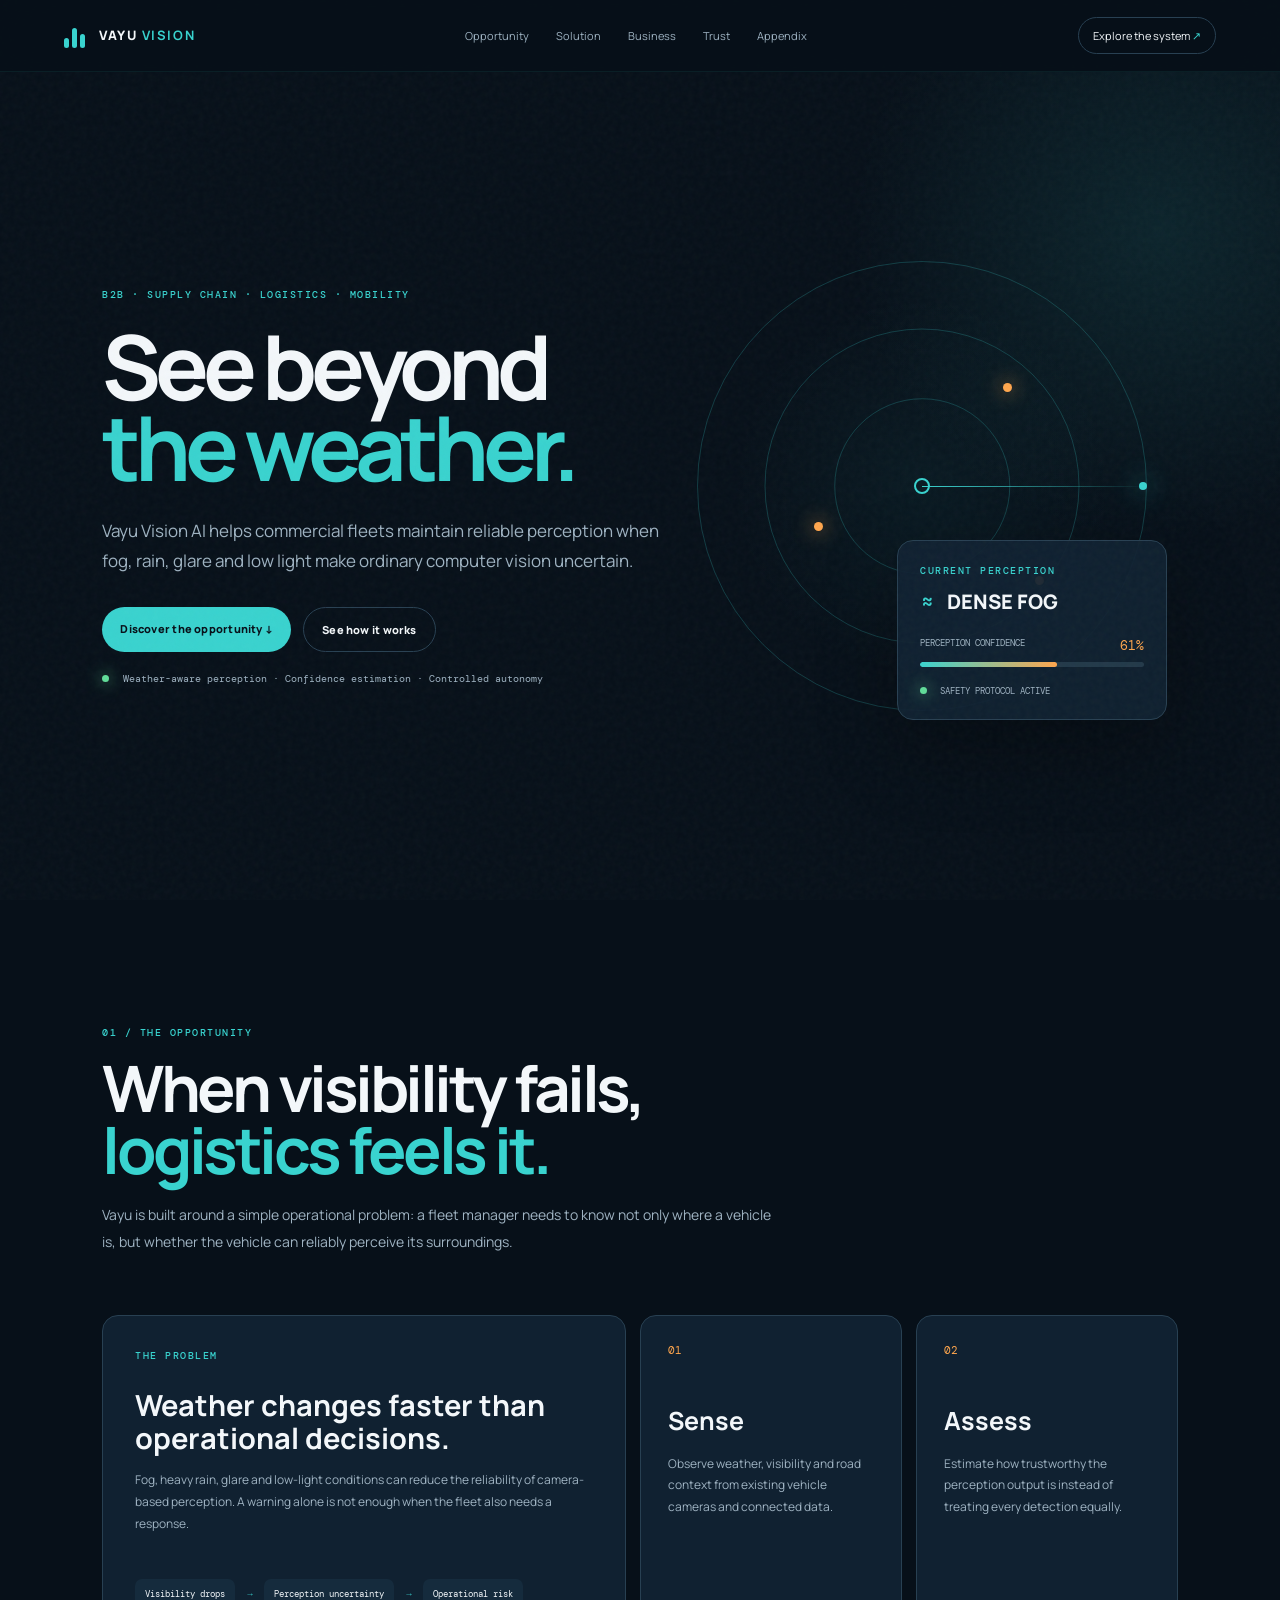
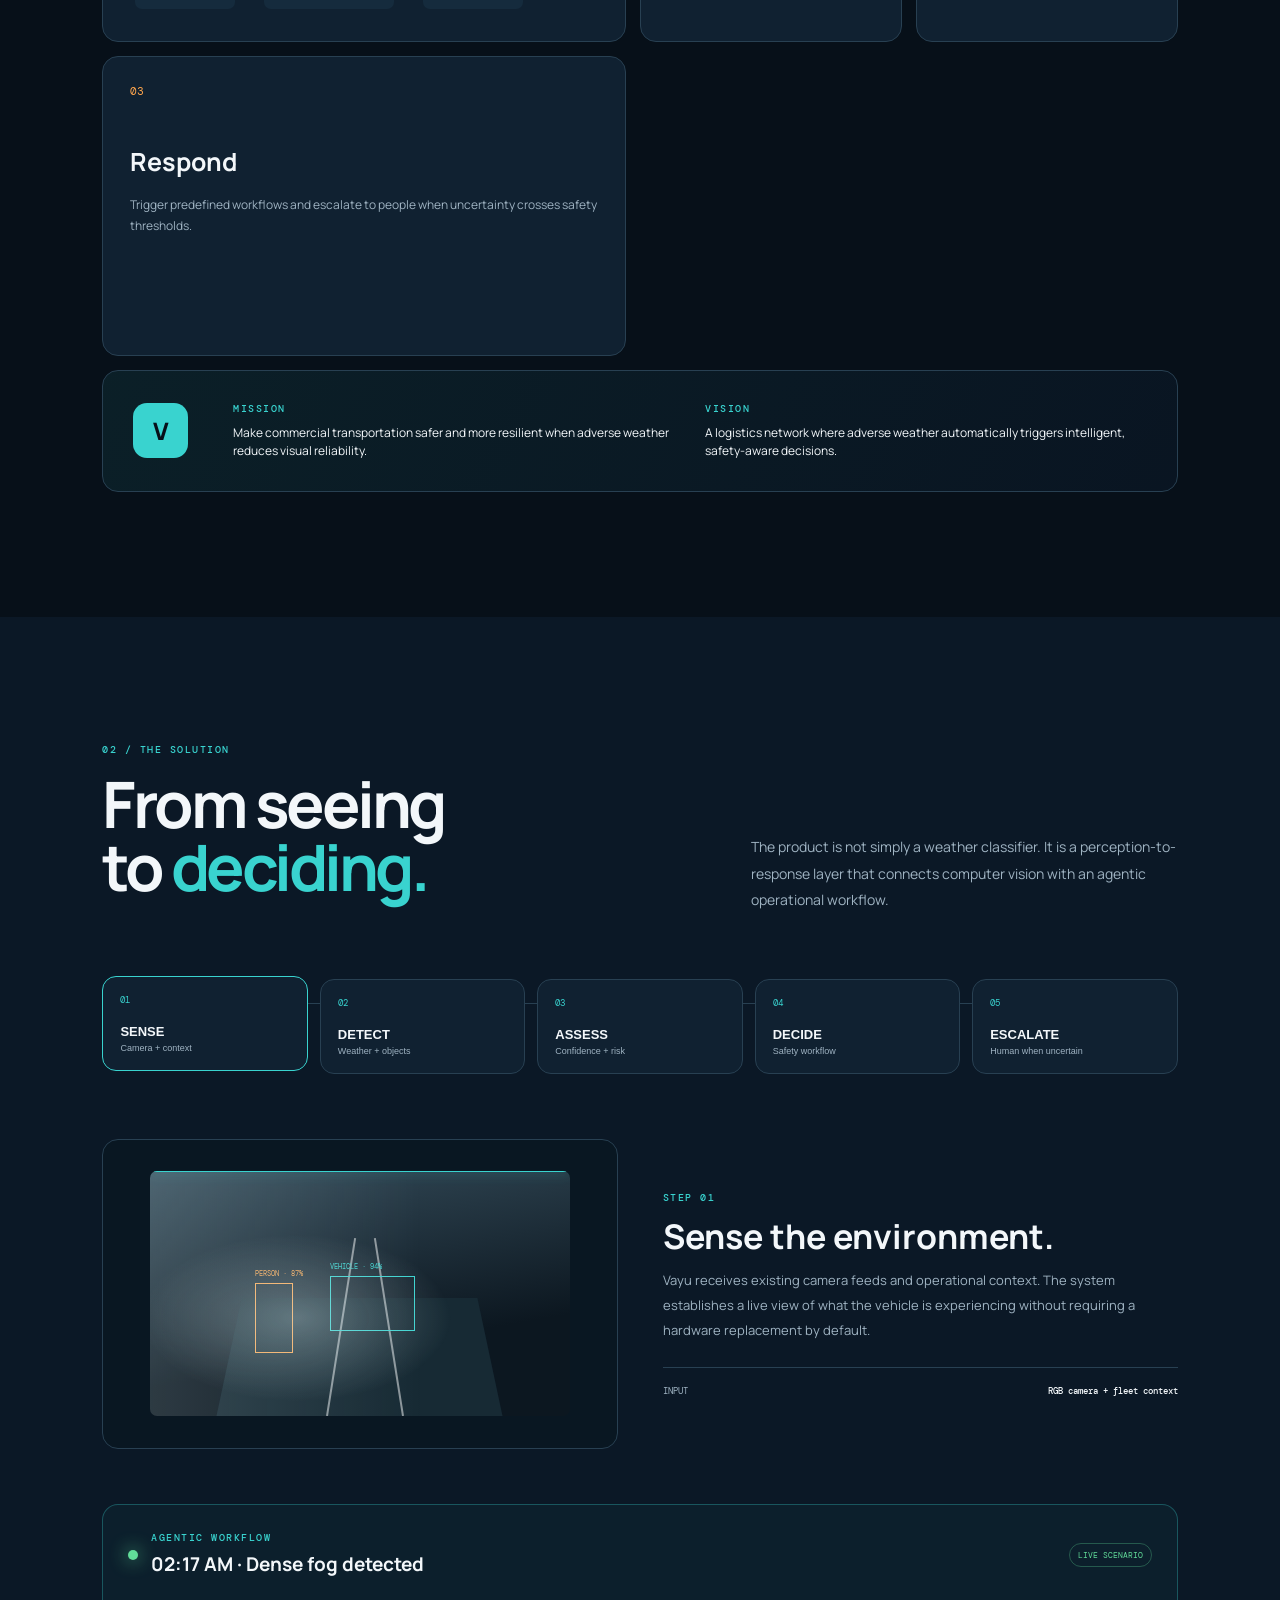
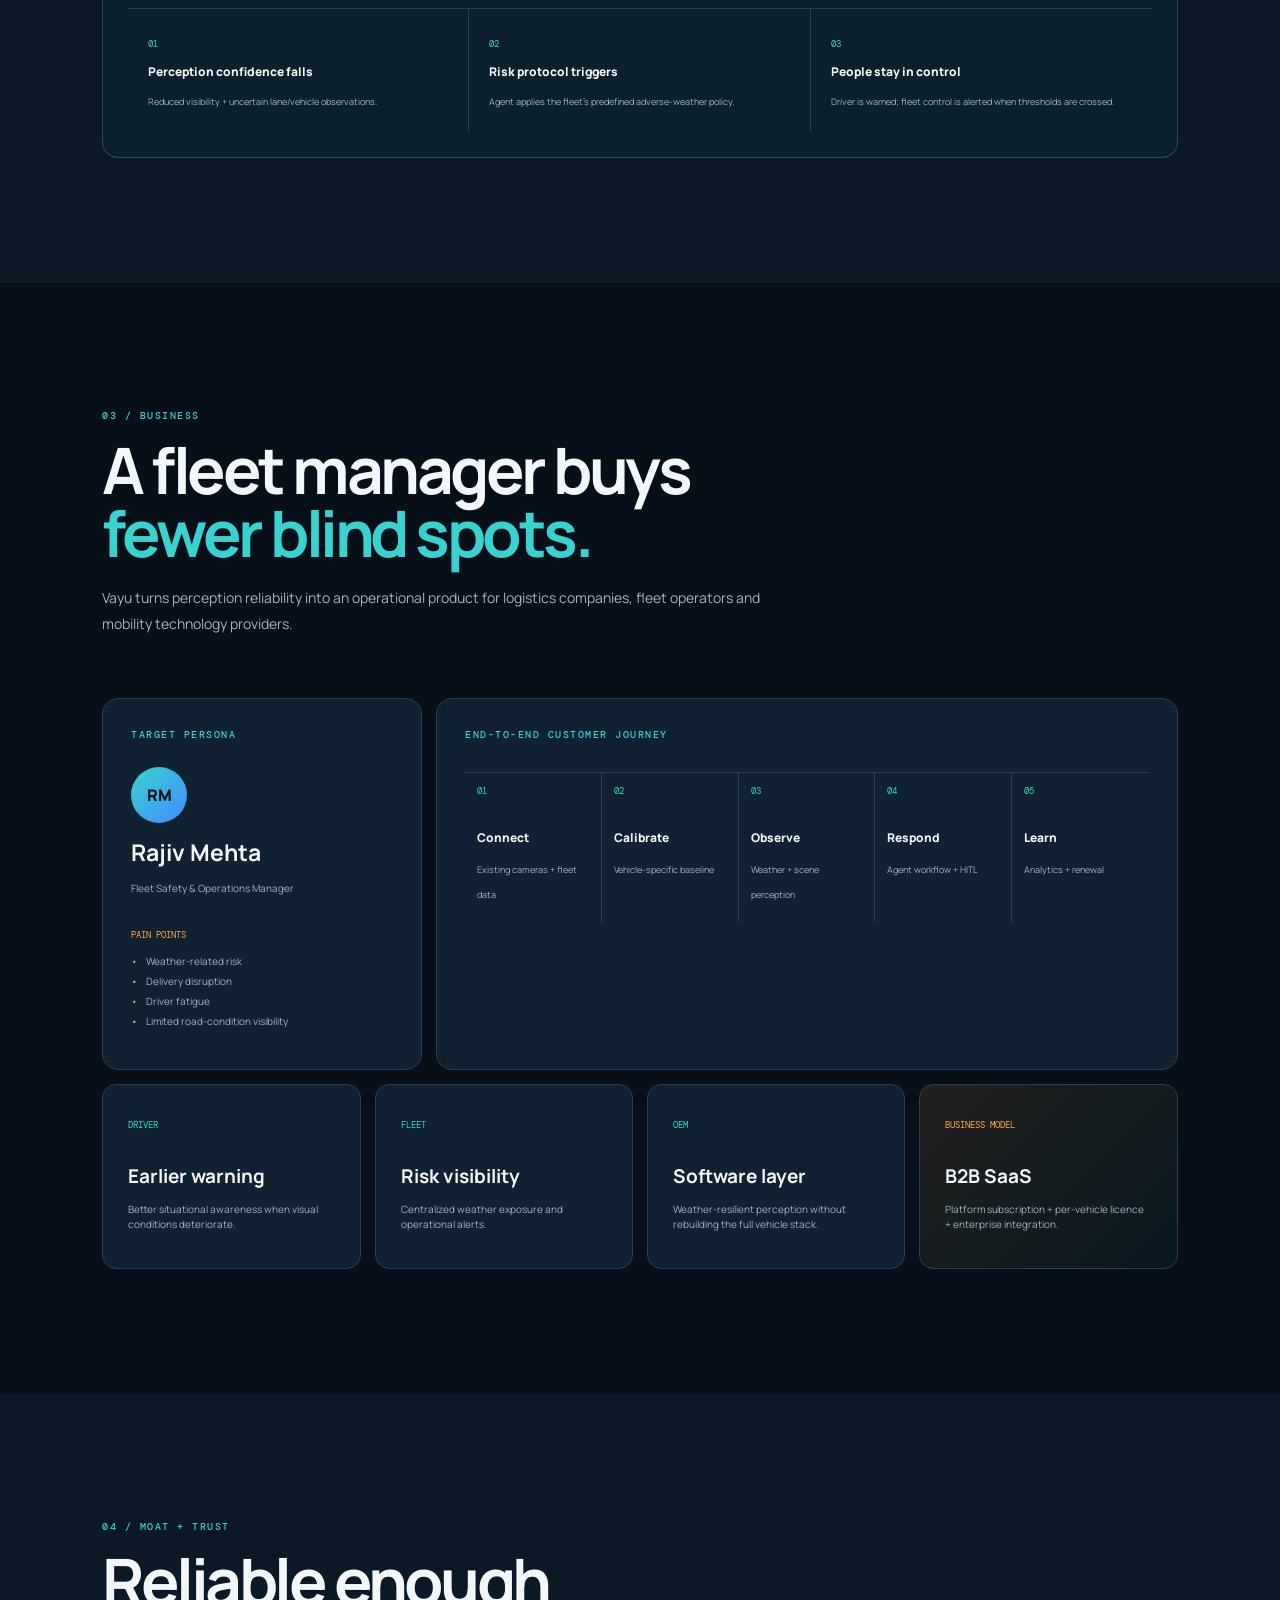
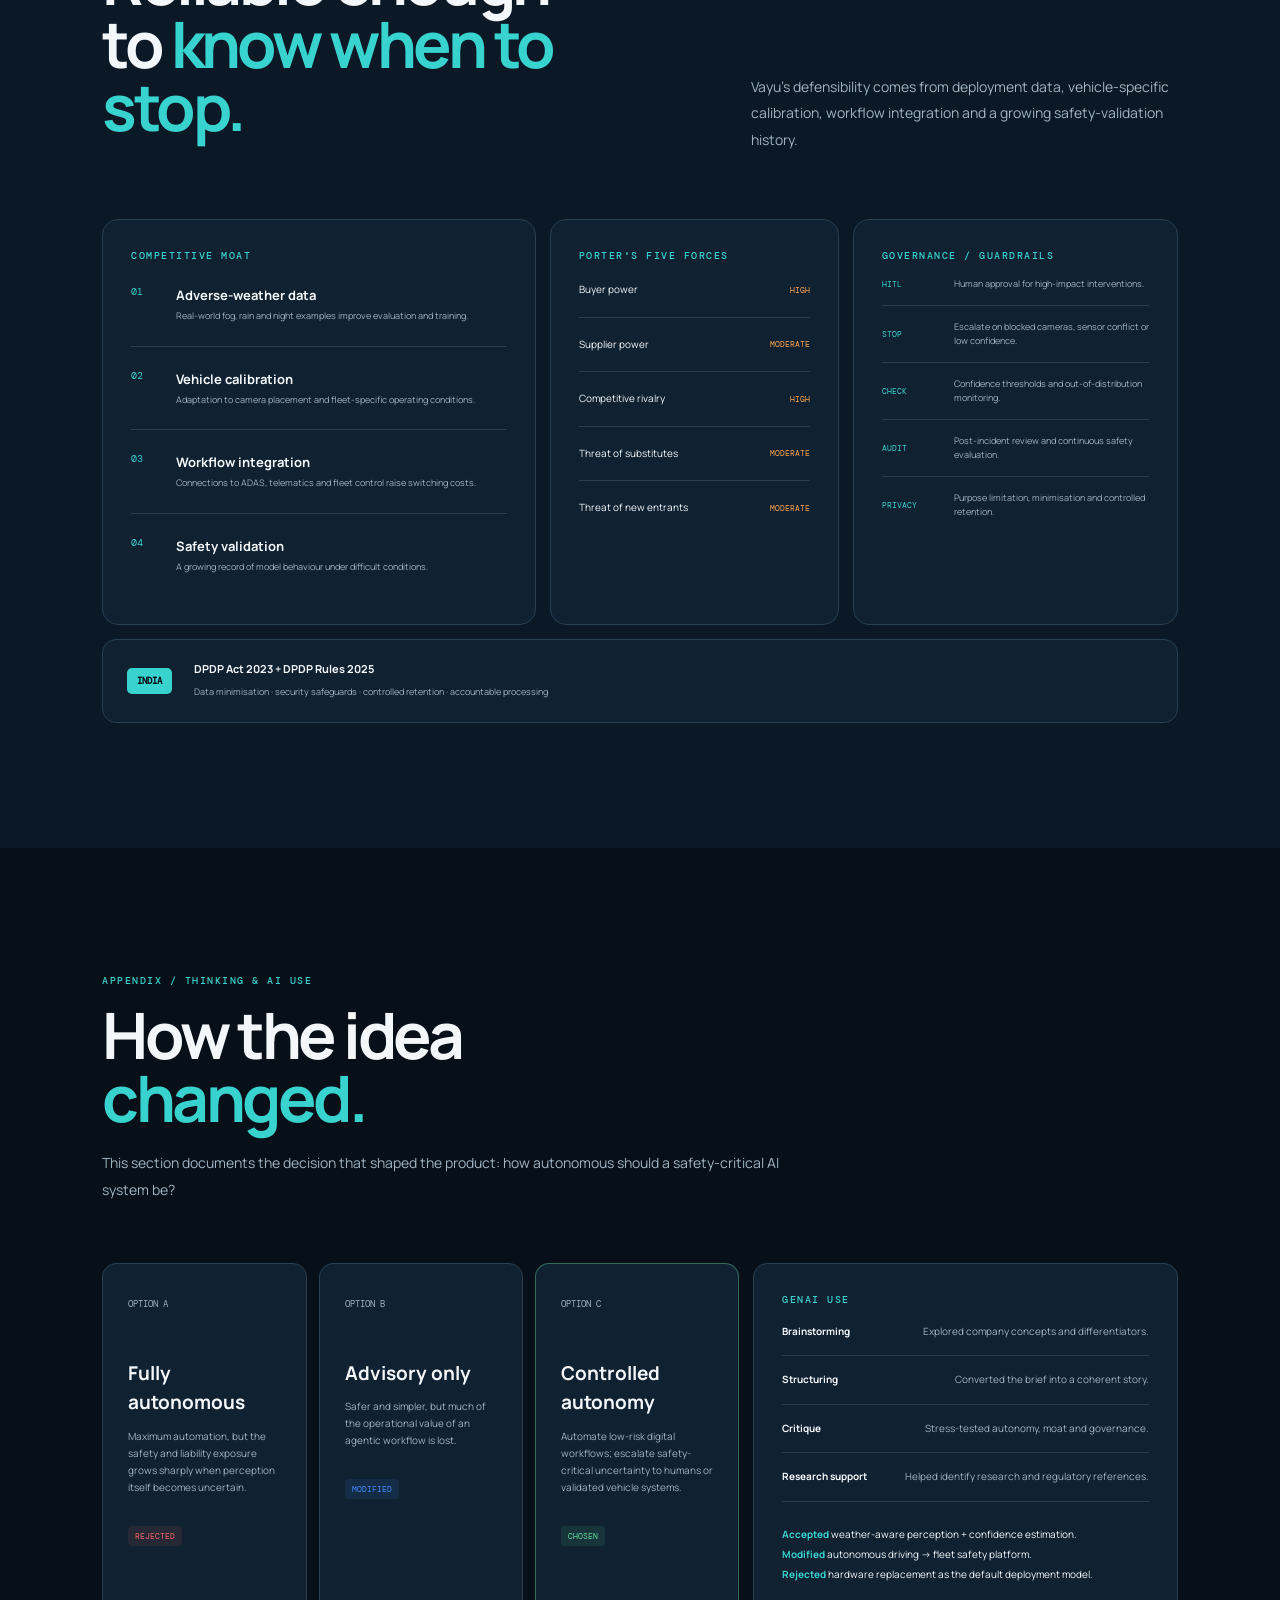
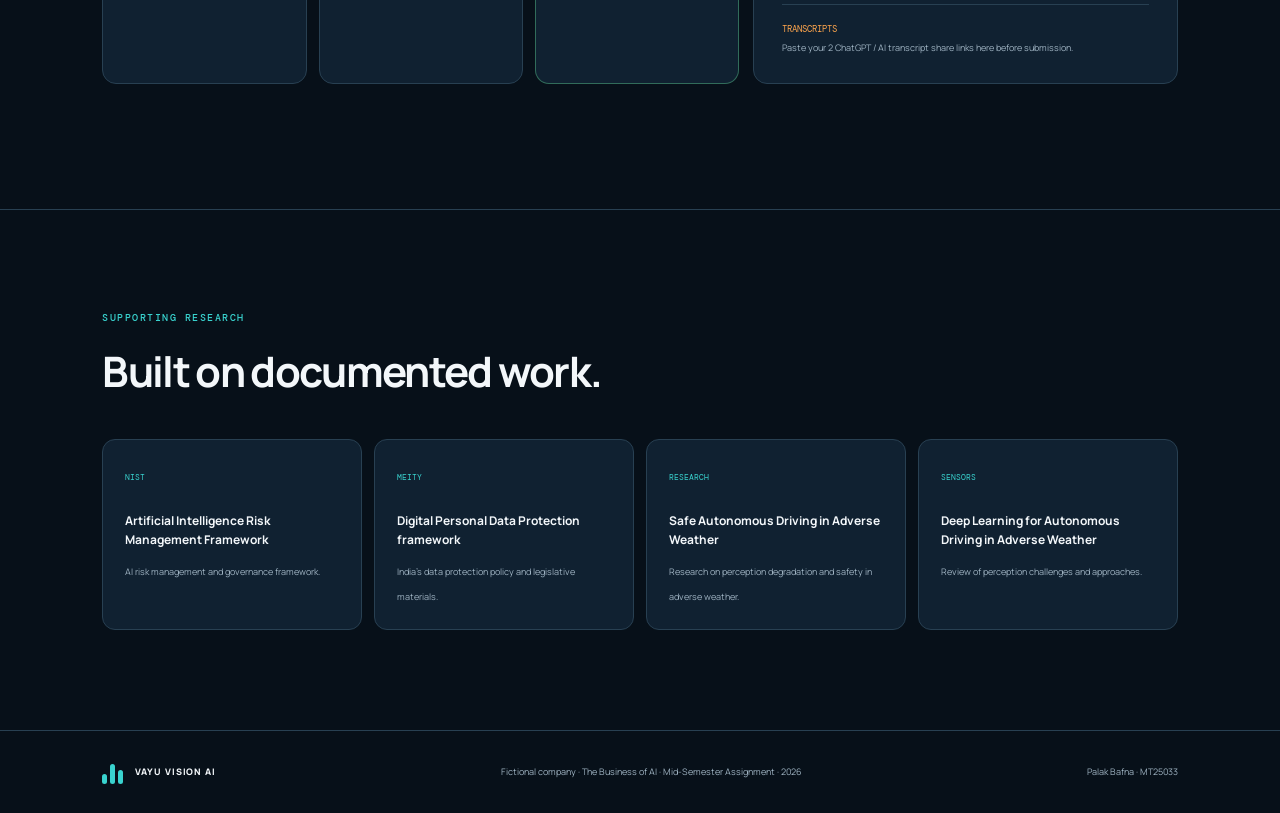
==== index.html @ 68ecc40e "uploading project" ====
<!DOCTYPE html>
<html lang="en">
<head>
  <meta charset="UTF-8">
  <meta name="viewport" content="width=device-width, initial-scale=1.0">
  <title>Vayu Vision AI — See Beyond the Weather</title>
  <meta name="description" content="Vayu Vision AI: weather-resilient computer vision and agentic safety workflows for commercial fleets.">
  <link rel="preconnect" href="https://fonts.googleapis.com">
  <link rel="preconnect" href="https://fonts.gstatic.com" crossorigin>
  <link href="https://fonts.googleapis.com/css2?family=DM+Mono:wght@400;500&family=Manrope:wght@400;500;600;700;800&display=swap" rel="stylesheet">
  <link rel="stylesheet" href="styles.css">
</head>
<body>
  <div class="noise"></div>

  <header class="nav">
    <a class="brand" href="#top">
      <span class="brand-mark"><span></span><span></span><span></span></span>
      <span>VAYU <b>VISION</b></span>
    </a>
    <nav>
      <a href="#opportunity">Opportunity</a>
      <a href="#solution">Solution</a>
      <a href="#business">Business</a>
      <a href="#trust">Trust</a>
      <a href="#appendix">Appendix</a>
    </nav>
    <a class="nav-cta" href="#solution">Explore the system <span>↗</span></a>
  </header>

  <main id="top">
    <section class="hero">
      <div class="hero-copy">
        <div class="eyebrow">B2B · SUPPLY CHAIN · LOGISTICS · MOBILITY</div>
        <h1>See beyond<br><em>the weather.</em></h1>
        <p class="hero-lead">Vayu Vision AI helps commercial fleets maintain reliable perception when fog, rain, glare and low light make ordinary computer vision uncertain.</p>
        <div class="hero-actions">
          <a class="btn primary" href="#opportunity">Discover the opportunity <span>↓</span></a>
          <a class="btn ghost" href="#solution">See how it works</a>
        </div>
        <div class="hero-note"><span class="pulse"></span> Weather-aware perception · Confidence estimation · Controlled autonomy</div>
      </div>

      <div class="hero-visual">
        <div class="radar">
          <div class="radar-ring r1"></div>
          <div class="radar-ring r2"></div>
          <div class="radar-ring r3"></div>
          <div class="radar-sweep"></div>
          <div class="radar-dot d1"></div>
          <div class="radar-dot d2"></div>
          <div class="radar-dot d3"></div>
          <div class="radar-center"></div>
        </div>
        <div class="weather-card">
          <div class="mini-label">CURRENT PERCEPTION</div>
          <div class="weather-state"><span class="fog-icon">≈</span> DENSE FOG</div>
          <div class="confidence"><span>PERCEPTION CONFIDENCE</span><strong>61%</strong></div>
          <div class="meter"><i style="width:61%"></i></div>
          <div class="weather-status"><span class="status-dot"></span> SAFETY PROTOCOL ACTIVE</div>
        </div>
      </div>
    </section>

    <section id="opportunity" class="section">
      <div class="section-head">
        <div class="eyebrow">01 / THE OPPORTUNITY</div>
        <h2>When visibility fails,<br><em>logistics feels it.</em></h2>
        <p>Vayu is built around a simple operational problem: a fleet manager needs to know not only where a vehicle is, but whether the vehicle can reliably perceive its surroundings.</p>
      </div>

      <div class="problem-grid">
        <article class="big-card problem">
          <div class="card-tag">THE PROBLEM</div>
          <h3>Weather changes faster than operational decisions.</h3>
          <p>Fog, heavy rain, glare and low-light conditions can reduce the reliability of camera-based perception. A warning alone is not enough when the fleet also needs a response.</p>
          <div class="chain">
            <span>Visibility drops</span><b>→</b><span>Perception uncertainty</span><b>→</b><span>Operational risk</span>
          </div>
        </article>
        <article class="stat-card">
          <div class="stat-num">01</div>
          <h3>Sense</h3>
          <p>Observe weather, visibility and road context from existing vehicle cameras and connected data.</p>
        </article>
        <article class="stat-card">
          <div class="stat-num">02</div>
          <h3>Assess</h3>
          <p>Estimate how trustworthy the perception output is instead of treating every detection equally.</p>
        </article>
        <article class="stat-card">
          <div class="stat-num">03</div>
          <h3>Respond</h3>
          <p>Trigger predefined workflows and escalate to people when uncertainty crosses safety thresholds.</p>
        </article>
      </div>

      <div class="mission">
        <div class="mission-mark">V</div>
        <div>
          <div class="mini-label">MISSION</div>
          <p>Make commercial transportation safer and more resilient when adverse weather reduces visual reliability.</p>
        </div>
        <div>
          <div class="mini-label">VISION</div>
          <p>A logistics network where adverse weather automatically triggers intelligent, safety-aware decisions.</p>
        </div>
      </div>
    </section>

    <section id="solution" class="section dark-section">
      <div class="section-head split">
        <div>
          <div class="eyebrow">02 / THE SOLUTION</div>
          <h2>From seeing<br>to <em>deciding.</em></h2>
        </div>
        <p>The product is not simply a weather classifier. It is a perception-to-response layer that connects computer vision with an agentic operational workflow.</p>
      </div>

      <div class="system">
        <div class="system-line"></div>
        <button class="system-node active" data-step="0">
          <span>01</span><strong>SENSE</strong><small>Camera + context</small>
        </button>
        <button class="system-node" data-step="1">
          <span>02</span><strong>DETECT</strong><small>Weather + objects</small>
        </button>
        <button class="system-node" data-step="2">
          <span>03</span><strong>ASSESS</strong><small>Confidence + risk</small>
        </button>
        <button class="system-node" data-step="3">
          <span>04</span><strong>DECIDE</strong><small>Safety workflow</small>
        </button>
        <button class="system-node" data-step="4">
          <span>05</span><strong>ESCALATE</strong><small>Human when uncertain</small>
        </button>
      </div>

      <div class="system-detail">
        <div class="detail-visual">
          <div class="camera-frame">
            <div class="scanline"></div>
            <div class="road"></div>
            <div class="lane l1"></div><div class="lane l2"></div>
            <div class="bbox car"><span>VEHICLE · 94%</span></div>
            <div class="bbox person"><span>PERSON · 87%</span></div>
            <div class="fog-layer"></div>
          </div>
        </div>
        <div class="detail-copy">
          <div class="mini-label" id="step-label">STEP 01</div>
          <h3 id="step-title">Sense the environment.</h3>
          <p id="step-body">Vayu receives existing camera feeds and operational context. The system establishes a live view of what the vehicle is experiencing without requiring a hardware replacement by default.</p>
          <div class="detail-metric"><span id="step-metric">INPUT</span><strong id="step-value">RGB camera + fleet context</strong></div>
        </div>
      </div>

      <div class="agent-box">
        <div class="agent-head">
          <span class="agent-dot"></span>
          <div><div class="mini-label">AGENTIC WORKFLOW</div><h3>02:17 AM · Dense fog detected</h3></div>
          <span class="live">LIVE SCENARIO</span>
        </div>
        <div class="agent-steps">
          <div><b>01</b><span>Perception confidence falls</span><small>Reduced visibility + uncertain lane/vehicle observations.</small></div>
          <div><b>02</b><span>Risk protocol triggers</span><small>Agent applies the fleet's predefined adverse-weather policy.</small></div>
          <div><b>03</b><span>People stay in control</span><small>Driver is warned; fleet control is alerted when thresholds are crossed.</small></div>
        </div>
      </div>
    </section>

    <section id="business" class="section">
      <div class="section-head">
        <div class="eyebrow">03 / BUSINESS</div>
        <h2>A fleet manager buys<br><em>fewer blind spots.</em></h2>
        <p>Vayu turns perception reliability into an operational product for logistics companies, fleet operators and mobility technology providers.</p>
      </div>

      <div class="persona-grid">
        <div class="persona-card">
          <div class="card-tag">TARGET PERSONA</div>
          <div class="avatar">RM</div>
          <h3>Rajiv Mehta</h3>
          <p class="role">Fleet Safety & Operations Manager</p>
          <div class="pain-title">PAIN POINTS</div>
          <ul>
            <li>Weather-related risk</li>
            <li>Delivery disruption</li>
            <li>Driver fatigue</li>
            <li>Limited road-condition visibility</li>
          </ul>
        </div>

        <div class="journey">
          <div class="card-tag">END-TO-END CUSTOMER JOURNEY</div>
          <div class="journey-row">
            <div><b>01</b><span>Connect</span><small>Existing cameras + fleet data</small></div>
            <div><b>02</b><span>Calibrate</span><small>Vehicle-specific baseline</small></div>
            <div><b>03</b><span>Observe</span><small>Weather + scene perception</small></div>
            <div><b>04</b><span>Respond</span><small>Agent workflow + HITL</small></div>
            <div><b>05</b><span>Learn</span><small>Analytics + renewal</small></div>
          </div>
        </div>
      </div>

      <div class="value-grid">
        <article><span>DRIVER</span><h3>Earlier warning</h3><p>Better situational awareness when visual conditions deteriorate.</p></article>
        <article><span>FLEET</span><h3>Risk visibility</h3><p>Centralized weather exposure and operational alerts.</p></article>
        <article><span>OEM</span><h3>Software layer</h3><p>Weather-resilient perception without rebuilding the full vehicle stack.</p></article>
        <article class="model"><span>BUSINESS MODEL</span><h3>B2B SaaS</h3><p>Platform subscription + per-vehicle licence + enterprise integration.</p></article>
      </div>
    </section>

    <section id="trust" class="section trust-section">
      <div class="section-head split">
        <div>
          <div class="eyebrow">04 / MOAT + TRUST</div>
          <h2>Reliable enough<br>to <em>know when to stop.</em></h2>
        </div>
        <p>Vayu's defensibility comes from deployment data, vehicle-specific calibration, workflow integration and a growing safety-validation history.</p>
      </div>

      <div class="trust-grid">
        <div class="moat">
          <div class="card-tag">COMPETITIVE MOAT</div>
          <div class="moat-item"><b>01</b><div><h3>Adverse-weather data</h3><p>Real-world fog, rain and night examples improve evaluation and training.</p></div></div>
          <div class="moat-item"><b>02</b><div><h3>Vehicle calibration</h3><p>Adaptation to camera placement and fleet-specific operating conditions.</p></div></div>
          <div class="moat-item"><b>03</b><div><h3>Workflow integration</h3><p>Connections to ADAS, telematics and fleet control raise switching costs.</p></div></div>
          <div class="moat-item"><b>04</b><div><h3>Safety validation</h3><p>A growing record of model behaviour under difficult conditions.</p></div></div>
        </div>

        <div class="forces">
          <div class="card-tag">PORTER'S FIVE FORCES</div>
          <div class="force"><span>Buyer power</span><i>HIGH</i></div>
          <div class="force"><span>Supplier power</span><i>MODERATE</i></div>
          <div class="force"><span>Competitive rivalry</span><i>HIGH</i></div>
          <div class="force"><span>Threat of substitutes</span><i>MODERATE</i></div>
          <div class="force"><span>Threat of new entrants</span><i>MODERATE</i></div>
        </div>

        <div class="guardrails">
          <div class="card-tag">GOVERNANCE / GUARDRAILS</div>
          <div class="guard"><span>HITL</span><p>Human approval for high-impact interventions.</p></div>
          <div class="guard"><span>STOP</span><p>Escalate on blocked cameras, sensor conflict or low confidence.</p></div>
          <div class="guard"><span>CHECK</span><p>Confidence thresholds and out-of-distribution monitoring.</p></div>
          <div class="guard"><span>AUDIT</span><p>Post-incident review and continuous safety evaluation.</p></div>
          <div class="guard"><span>PRIVACY</span><p>Purpose limitation, minimisation and controlled retention.</p></div>
        </div>
      </div>

      <div class="compliance">
        <span>INDIA</span>
        <div><b>DPDP Act 2023 + DPDP Rules 2025</b><small>Data minimisation · security safeguards · controlled retention · accountable processing</small></div>
      </div>
    </section>

    <section id="appendix" class="section appendix">
      <div class="section-head">
        <div class="eyebrow">APPENDIX / THINKING & AI USE</div>
        <h2>How the idea<br><em>changed.</em></h2>
        <p>This section documents the decision that shaped the product: how autonomous should a safety-critical AI system be?</p>
      </div>

      <div class="decision-grid">
        <div class="decision">
          <div class="decision-option rejected"><span>OPTION A</span><h3>Fully autonomous</h3><p>Maximum automation, but the safety and liability exposure grows sharply when perception itself becomes uncertain.</p><b>REJECTED</b></div>
          <div class="decision-option advisory"><span>OPTION B</span><h3>Advisory only</h3><p>Safer and simpler, but much of the operational value of an agentic workflow is lost.</p><b>MODIFIED</b></div>
          <div class="decision-option chosen"><span>OPTION C</span><h3>Controlled autonomy</h3><p>Automate low-risk digital workflows; escalate safety-critical uncertainty to humans or validated vehicle systems.</p><b>CHOSEN</b></div>
        </div>

        <div class="ai-use">
          <div class="card-tag">GENAI USE</div>
          <div class="use"><b>Brainstorming</b><span>Explored company concepts and differentiators.</span></div>
          <div class="use"><b>Structuring</b><span>Converted the brief into a coherent story.</span></div>
          <div class="use"><b>Critique</b><span>Stress-tested autonomy, moat and governance.</span></div>
          <div class="use"><b>Research support</b><span>Helped identify research and regulatory references.</span></div>
          <div class="ai-final"><b>Accepted</b> weather-aware perception + confidence estimation.<br>
          <b>Modified</b> autonomous driving → fleet safety platform.<br>
          <b>Rejected</b> hardware replacement as the default deployment model.</div>
          <div class="transcripts"><b>TRANSCRIPTS</b><span>Paste your 2 ChatGPT / AI transcript share links here before submission.</span></div>
        </div>
      </div>
    </section>

    <section class="references">
      <div class="eyebrow">SUPPORTING RESEARCH</div>
      <h2>Built on documented work.</h2>
      <div class="refs">
        <a href="https://www.nist.gov/itl/ai-risk-management-framework" target="_blank"><span>NIST</span><b>Artificial Intelligence Risk Management Framework</b><small>AI risk management and governance framework.</small></a>
        <a href="https://www.meity.gov.in/data-protection-framework" target="_blank"><span>MEITY</span><b>Digital Personal Data Protection framework</b><small>India's data protection policy and legislative materials.</small></a>
        <a href="https://arxiv.org/abs/2305.01336" target="_blank"><span>RESEARCH</span><b>Safe Autonomous Driving in Adverse Weather</b><small>Research on perception degradation and safety in adverse weather.</small></a>
        <a href="https://www.mdpi.com/1424-8220/20/17/4851" target="_blank"><span>SENSORS</span><b>Deep Learning for Autonomous Driving in Adverse Weather</b><small>Review of perception challenges and approaches.</small></a>
      </div>
    </section>
  </main>

  <footer>
    <div><span class="brand-mark"><span></span><span></span><span></span></span> VAYU VISION AI</div>
    <p>Fictional company · The Business of AI · Mid-Semester Assignment · 2026</p>
    <p>Palak Bafna · MT25033</p>
  </footer>

  <script src="script.js"></script>
</body>
</html>
---- styles.css ----
:root{
  --bg:#071019;--bg2:#0b1826;--card:#102131;--card2:#152b3d;
  --white:#f3f7fa;--muted:#9fb3c2;--cyan:#39d3cf;--blue:#418bff;
  --orange:#ffa64d;--red:#f56565;--green:#61dc99;--line:#284052;
  --shadow:0 30px 80px rgba(0,0,0,.28);
}
*{box-sizing:border-box}html{scroll-behavior:smooth}body{margin:0;background:var(--bg);color:var(--white);font-family:Manrope,system-ui,sans-serif;line-height:1.55}.noise{position:fixed;inset:0;pointer-events:none;opacity:.035;background-image:url("data:image/svg+xml,%3Csvg viewBox='0 0 180 180' xmlns='http://www.w3.org/2000/svg'%3E%3Cfilter id='n'%3E%3CfeTurbulence type='fractalNoise' baseFrequency='.9' numOctaves='4' stitchTiles='stitch'/%3E%3C/filter%3E%3Crect width='100%25' height='100%25' filter='url(%23n)'/%3E%3C/svg%3E");z-index:10}
a{color:inherit;text-decoration:none}.nav{position:sticky;top:0;z-index:20;height:72px;padding:0 5vw;display:flex;align-items:center;justify-content:space-between;background:rgba(7,16,25,.84);backdrop-filter:blur(18px);border-bottom:1px solid rgba(57,211,207,.08)}.brand{display:flex;align-items:center;gap:11px;font-size:13px;font-weight:800;letter-spacing:.12em}.brand b{color:var(--cyan)}.brand-mark{width:24px;height:24px;display:flex;gap:3px;align-items:flex-end}.brand-mark span{width:5px;background:var(--cyan);border-radius:5px}.brand-mark span:nth-child(1){height:10px}.brand-mark span:nth-child(2){height:20px}.brand-mark span:nth-child(3){height:14px}.nav nav{display:flex;gap:27px}.nav nav a{font-size:11px;color:var(--muted);transition:.2s}.nav nav a:hover{color:var(--white)}.nav-cta{font-size:11px;border:1px solid var(--line);padding:9px 14px;border-radius:30px;color:var(--white)}.nav-cta span{color:var(--cyan)}
.hero{min-height:calc(100vh - 72px);display:grid;grid-template-columns:1.05fr .95fr;align-items:center;padding:70px 8vw;position:relative;overflow:hidden}.hero:before{content:"";position:absolute;width:55vw;height:55vw;border-radius:50%;right:-18vw;top:-15vw;background:radial-gradient(circle,rgba(57,211,207,.10),transparent 62%)}.eyebrow,.card-tag,.mini-label{font-family:"DM Mono",monospace;font-size:10px;letter-spacing:.15em;color:var(--cyan);font-weight:500}.hero h1{font-size:clamp(58px,7vw,104px);line-height:.91;letter-spacing:-.07em;margin:22px 0 28px;max-width:780px}.hero h1 em,.section h2 em{font-style:normal;color:var(--cyan)}.hero-lead{max-width:640px;font-size:17px;color:var(--muted);line-height:1.8}.hero-actions{display:flex;gap:12px;margin:30px 0 20px}.btn{padding:13px 18px;border-radius:30px;font-size:11px;font-weight:800;letter-spacing:.02em}.btn.primary{background:var(--cyan);color:var(--bg)}.btn.ghost{border:1px solid var(--line);color:var(--white)}.hero-note{font:10px "DM Mono";color:var(--muted)}.pulse,.status-dot{display:inline-block;width:7px;height:7px;border-radius:50%;background:var(--green);box-shadow:0 0 15px var(--green);margin-right:8px}
.hero-visual{min-height:520px;position:relative;display:flex;align-items:center;justify-content:center}.radar{width:450px;height:450px;border-radius:50%;position:relative;background:radial-gradient(circle,rgba(57,211,207,.05),transparent 60%)}.radar-ring{position:absolute;border:1px solid rgba(57,211,207,.22);border-radius:50%;inset:50%;transform:translate(-50%,-50%)}.r1{width:100%;height:100%}.r2{width:70%;height:70%}.r3{width:39%;height:39%}.radar-sweep{position:absolute;width:50%;height:1px;background:linear-gradient(90deg,var(--cyan),transparent);left:50%;top:50%;transform-origin:left center;animation:sweep 4s linear infinite}.radar-sweep:after{content:"";position:absolute;right:0;top:-4px;width:8px;height:8px;border-radius:50%;background:var(--cyan);box-shadow:0 0 25px var(--cyan)}@keyframes sweep{to{transform:rotate(360deg)}}.radar-dot{position:absolute;width:9px;height:9px;border-radius:50%;background:var(--orange);box-shadow:0 0 20px var(--orange)}.d1{left:68%;top:27%}.d2{left:26%;top:58%}.d3{left:75%;top:70%}.radar-center{position:absolute;left:50%;top:50%;width:16px;height:16px;transform:translate(-50%,-50%);border:2px solid var(--cyan);border-radius:50%}.weather-card{position:absolute;right:2%;bottom:5%;width:270px;padding:22px;background:rgba(16,33,49,.94);border:1px solid var(--line);border-radius:16px;box-shadow:var(--shadow)}.weather-state{font-size:20px;font-weight:800;margin:8px 0 20px}.fog-icon{color:var(--cyan);margin-right:8px}.confidence{display:flex;justify-content:space-between;color:var(--muted);font:9px "DM Mono"}.confidence strong{font:13px "DM Mono";color:var(--orange)}.meter{height:5px;background:#223949;border-radius:10px;margin:8px 0 18px;overflow:hidden}.meter i{height:100%;display:block;background:linear-gradient(90deg,var(--cyan),var(--orange));border-radius:10px}.weather-status{font:9px "DM Mono";color:var(--muted)}

.section{padding:125px 8vw}.section.dark-section,.trust-section{background:var(--bg2)}.section-head{max-width:920px;margin-bottom:60px}.section-head.split{display:grid;grid-template-columns:1fr .75fr;gap:80px;align-items:end;max-width:none}.section h2{font-size:clamp(42px,5vw,72px);line-height:.98;letter-spacing:-.055em;margin:16px 0 20px}.section-head p{color:var(--muted);max-width:680px;font-size:14px;line-height:1.9}.section-head.split p{max-width:520px;margin:0 0 5px}
.problem-grid{display:grid;grid-template-columns:2fr 1fr 1fr;gap:14px}.big-card,.stat-card,.persona-card,.journey,.moat,.forces,.guardrails{border:1px solid var(--line);background:var(--card);border-radius:16px}.big-card{padding:32px;min-height:300px}.problem h3{font-size:29px;line-height:1.15;max-width:540px;margin:25px 0 14px}.problem p,.stat-card p{color:var(--muted);font-size:12px;line-height:1.8}.chain{display:flex;align-items:center;gap:10px;margin-top:45px;font:9px "DM Mono";color:var(--white)}.chain span{padding:9px 10px;border-radius:7px;background:var(--card2)}.chain b{color:var(--cyan)}.stat-card{padding:27px;min-height:300px}.stat-num{font:11px "DM Mono";color:var(--orange)}.stat-card h3{font-size:25px;margin:45px 0 8px}.mission{margin-top:14px;padding:30px;border:1px solid var(--line);border-radius:16px;background:linear-gradient(120deg,rgba(57,211,207,.08),rgba(65,139,255,.04));display:grid;grid-template-columns:70px 1fr 1fr;gap:30px;align-items:center}.mission-mark{width:55px;height:55px;border-radius:14px;background:var(--cyan);color:var(--bg);display:grid;place-items:center;font-size:24px;font-weight:800}.mission p{font-size:12px;color:var(--white);max-width:440px;margin:7px 0 0}

.system{position:relative;display:grid;grid-template-columns:repeat(5,1fr);gap:12px;margin:50px 0 30px}.system-line{position:absolute;left:8%;right:8%;top:24px;height:1px;background:var(--line)}.system-node{position:relative;text-align:left;border:1px solid var(--line);background:var(--card);color:var(--white);padding:17px;border-radius:14px;cursor:pointer;z-index:1;transition:.2s}.system-node:hover,.system-node.active{border-color:var(--cyan);transform:translateY(-3px)}.system-node span{display:block;font:9px "DM Mono";color:var(--cyan);margin-bottom:18px}.system-node strong{display:block;font-size:13px}.system-node small{display:block;color:var(--muted);font-size:9px;margin-top:4px}.system-detail{display:grid;grid-template-columns:1fr 1fr;gap:45px;align-items:center;padding:35px 0 55px}.detail-visual{min-height:310px;border:1px solid var(--line);border-radius:16px;display:grid;place-items:center;background:#091722;overflow:hidden}.camera-frame{width:82%;height:245px;position:relative;background:linear-gradient(170deg,#344b59,#0c1720 68%);overflow:hidden;border-radius:7px}.road{position:absolute;bottom:-50px;left:18%;width:64%;height:180px;background:#172a34;transform:perspective(100px) rotateX(9deg)}.lane{position:absolute;bottom:0;width:2px;height:180px;background:rgba(255,255,255,.5);transform-origin:bottom}.l1{left:42%;transform:rotate(9deg)}.l2{left:60%;transform:rotate(-9deg)}.bbox{position:absolute;border:1px solid var(--cyan);font:7px "DM Mono";color:var(--cyan);padding-top:3px}.bbox span{position:absolute;top:-15px;left:-1px;white-space:nowrap}.car{width:85px;height:55px;left:43%;top:105px}.person{width:38px;height:70px;left:25%;top:112px;border-color:var(--orange);color:var(--orange)}.fog-layer{position:absolute;inset:0;background:radial-gradient(ellipse at 35% 60%,rgba(210,235,240,.35),transparent 40%),linear-gradient(90deg,rgba(210,235,240,.17),transparent 65%)}.scanline{position:absolute;left:0;right:0;height:1px;background:var(--cyan);box-shadow:0 0 12px var(--cyan);z-index:2;animation:scan 3s linear infinite}@keyframes scan{0%{top:0}100%{top:100%}}.detail-copy h3{font-size:34px;line-height:1.1;margin:12px 0}.detail-copy p{color:var(--muted);font-size:13px;line-height:1.9}.detail-metric{margin-top:25px;border-top:1px solid var(--line);padding-top:17px;display:flex;justify-content:space-between;font:9px "DM Mono";color:var(--muted)}.detail-metric strong{color:var(--white);font-weight:500}
.agent-box{border:1px solid rgba(57,211,207,.3);border-radius:16px;padding:25px;background:rgba(57,211,207,.035)}.agent-head{display:flex;align-items:center;gap:13px}.agent-dot{width:10px;height:10px;border-radius:50%;background:var(--green);box-shadow:0 0 18px var(--green)}.agent-head h3{margin:5px 0 0;font-size:19px}.live{margin-left:auto;font:8px "DM Mono";color:var(--green);border:1px solid rgba(97,220,153,.3);padding:6px 8px;border-radius:20px}.agent-steps{display:grid;grid-template-columns:repeat(3,1fr);margin-top:28px;border-top:1px solid var(--line)}.agent-steps div{padding:20px;border-right:1px solid var(--line)}.agent-steps div:last-child{border:0}.agent-steps b{color:var(--cyan);font:9px "DM Mono"}.agent-steps span{display:block;font-size:12px;font-weight:800;margin:10px 0 5px}.agent-steps small{color:var(--muted);font-size:9px;line-height:1.6}

.persona-grid{display:grid;grid-template-columns:320px 1fr;gap:14px}.persona-card{padding:28px}.avatar{width:56px;height:56px;border-radius:50%;display:grid;place-items:center;background:linear-gradient(135deg,var(--cyan),var(--blue));color:var(--bg);font-weight:800;margin:25px 0 12px}.persona-card h3{font-size:23px;margin:0}.role{color:var(--muted);font-size:10px}.pain-title{font:9px "DM Mono";color:var(--orange);margin-top:32px}.persona-card ul{padding:0;list-style:none;color:var(--muted);font-size:10px;line-height:2}.persona-card li:before{content:"•";color:var(--orange);margin-right:8px}.journey{padding:28px}.journey-row{display:grid;grid-template-columns:repeat(5,1fr);margin-top:30px}.journey-row div{padding:12px;border-top:1px solid var(--line);border-right:1px solid var(--line);min-height:150px}.journey-row div:last-child{border-right:0}.journey-row b{display:block;font:9px "DM Mono";color:var(--cyan)}.journey-row span{display:block;font-weight:800;font-size:12px;margin:32px 0 7px}.journey-row small{font-size:9px;color:var(--muted);line-height:1.5}.value-grid{display:grid;grid-template-columns:repeat(4,1fr);gap:14px;margin-top:14px}.value-grid article{background:var(--card);border:1px solid var(--line);padding:25px;border-radius:14px}.value-grid span{font:9px "DM Mono";color:var(--cyan)}.value-grid h3{font-size:19px;margin:28px 0 6px}.value-grid p{font-size:10px;color:var(--muted)}.value-grid .model{background:linear-gradient(135deg,rgba(255,166,77,.11),rgba(57,211,207,.04))}.value-grid .model span{color:var(--orange)}

.trust-grid{display:grid;grid-template-columns:1.2fr .8fr .9fr;gap:14px}.moat,.forces,.guardrails{padding:28px}.moat-item{display:grid;grid-template-columns:35px 1fr;gap:10px;padding:22px 0;border-bottom:1px solid var(--line)}.moat-item:last-child{border:0}.moat-item>b{color:var(--cyan);font:10px "DM Mono"}.moat-item h3{font-size:13px;margin:0 0 4px}.moat-item p{font-size:9px;color:var(--muted);margin:0;line-height:1.6}.force{display:flex;justify-content:space-between;align-items:center;padding:19px 0;border-bottom:1px solid var(--line);font-size:10px}.force:last-child{border:0}.force i{font:8px "DM Mono";font-style:normal;color:var(--orange)}.guard{display:grid;grid-template-columns:62px 1fr;gap:10px;align-items:center;padding:14px 0;border-bottom:1px solid var(--line)}.guard:last-child{border:0}.guard span{font:8px "DM Mono";color:var(--cyan)}.guard p{margin:0;color:var(--muted);font-size:9px}.compliance{margin-top:14px;border:1px solid var(--line);border-radius:14px;padding:20px 24px;background:var(--card);display:flex;gap:22px;align-items:center}.compliance>span{background:var(--cyan);color:var(--bg);font:9px "DM Mono";font-weight:800;padding:7px 10px;border-radius:5px}.compliance b{display:block;font-size:11px}.compliance small{color:var(--muted);font-size:9px}

.decision-grid{display:grid;grid-template-columns:1.2fr .8fr;gap:14px}.decision{display:grid;grid-template-columns:repeat(3,1fr);gap:12px}.decision-option{padding:25px;border-radius:14px;border:1px solid var(--line);background:var(--card);min-height:300px}.decision-option span{font:9px "DM Mono";color:var(--muted)}.decision-option h3{font-size:19px;margin:45px 0 10px}.decision-option p{font-size:10px;color:var(--muted);line-height:1.7}.decision-option>b{display:inline-block;margin-top:20px;font:8px "DM Mono";padding:5px 7px;border-radius:4px}.rejected>b{color:var(--red);background:rgba(245,101,101,.1)}.advisory>b{color:var(--blue);background:rgba(65,139,255,.1)}.chosen{border-color:rgba(97,220,153,.4)}.chosen>b{color:var(--green);background:rgba(97,220,153,.1)}.ai-use{background:var(--card);border:1px solid var(--line);border-radius:14px;padding:28px}.use{display:flex;justify-content:space-between;gap:20px;padding:16px 0;border-bottom:1px solid var(--line);font-size:10px}.use span{color:var(--muted);text-align:right}.ai-final{font-size:10px;line-height:2;margin-top:22px}.ai-final b{color:var(--cyan)}.transcripts{margin-top:20px;padding-top:18px;border-top:1px solid var(--line);font-size:9px;color:var(--muted)}.transcripts b{display:block;color:var(--orange);font:9px "DM Mono";margin-bottom:6px}

.references{padding:100px 8vw;border-top:1px solid var(--line)}.references h2{font-size:42px;letter-spacing:-.04em;margin:14px 0 35px}.refs{display:grid;grid-template-columns:repeat(4,1fr);gap:12px}.refs a{border:1px solid var(--line);background:var(--card);padding:22px;border-radius:13px;transition:.2s}.refs a:hover{border-color:var(--cyan);transform:translateY(-3px)}.refs span{font:8px "DM Mono";color:var(--cyan)}.refs b{display:block;font-size:12px;margin:25px 0 8px}.refs small{font-size:9px;color:var(--muted)}
footer{padding:25px 8vw;border-top:1px solid var(--line);display:flex;justify-content:space-between;align-items:center;color:var(--muted);font-size:9px}footer>div{display:flex;align-items:center;gap:9px;color:var(--white);font-weight:800;letter-spacing:.1em}

@media(max-width:900px){
  .nav nav{display:none}.nav{padding:0 5%}.nav-cta{display:none}.hero{grid-template-columns:1fr;padding:75px 7%}.hero-visual{min-height:390px}.radar{width:330px;height:330px}.section{padding:85px 7%}.problem-grid,.trust-grid,.decision-grid,.persona-grid{grid-template-columns:1fr}.stat-card{min-height:220px}.system{grid-template-columns:1fr 1fr}.system-line{display:none}.system-detail{grid-template-columns:1fr}.journey-row{grid-template-columns:1fr}.journey-row div{border-right:0;border-bottom:1px solid var(--line);min-height:auto}.value-grid,.refs{grid-template-columns:1fr 1fr}.agent-steps{grid-template-columns:1fr}.agent-steps div{border-right:0;border-bottom:1px solid var(--line)}.mission{grid-template-columns:55px 1fr}.mission>div:last-child{grid-column:2}.footer{flex-direction:column;gap:10px;align-items:flex-start}
}
@media(max-width:560px){.hero h1{font-size:54px}.hero-actions{flex-direction:column}.value-grid,.refs,.decision{grid-template-columns:1fr}.system{grid-template-columns:1fr}.section h2{font-size:42px}.weather-card{right:0}.hero-visual{min-height:360px}}
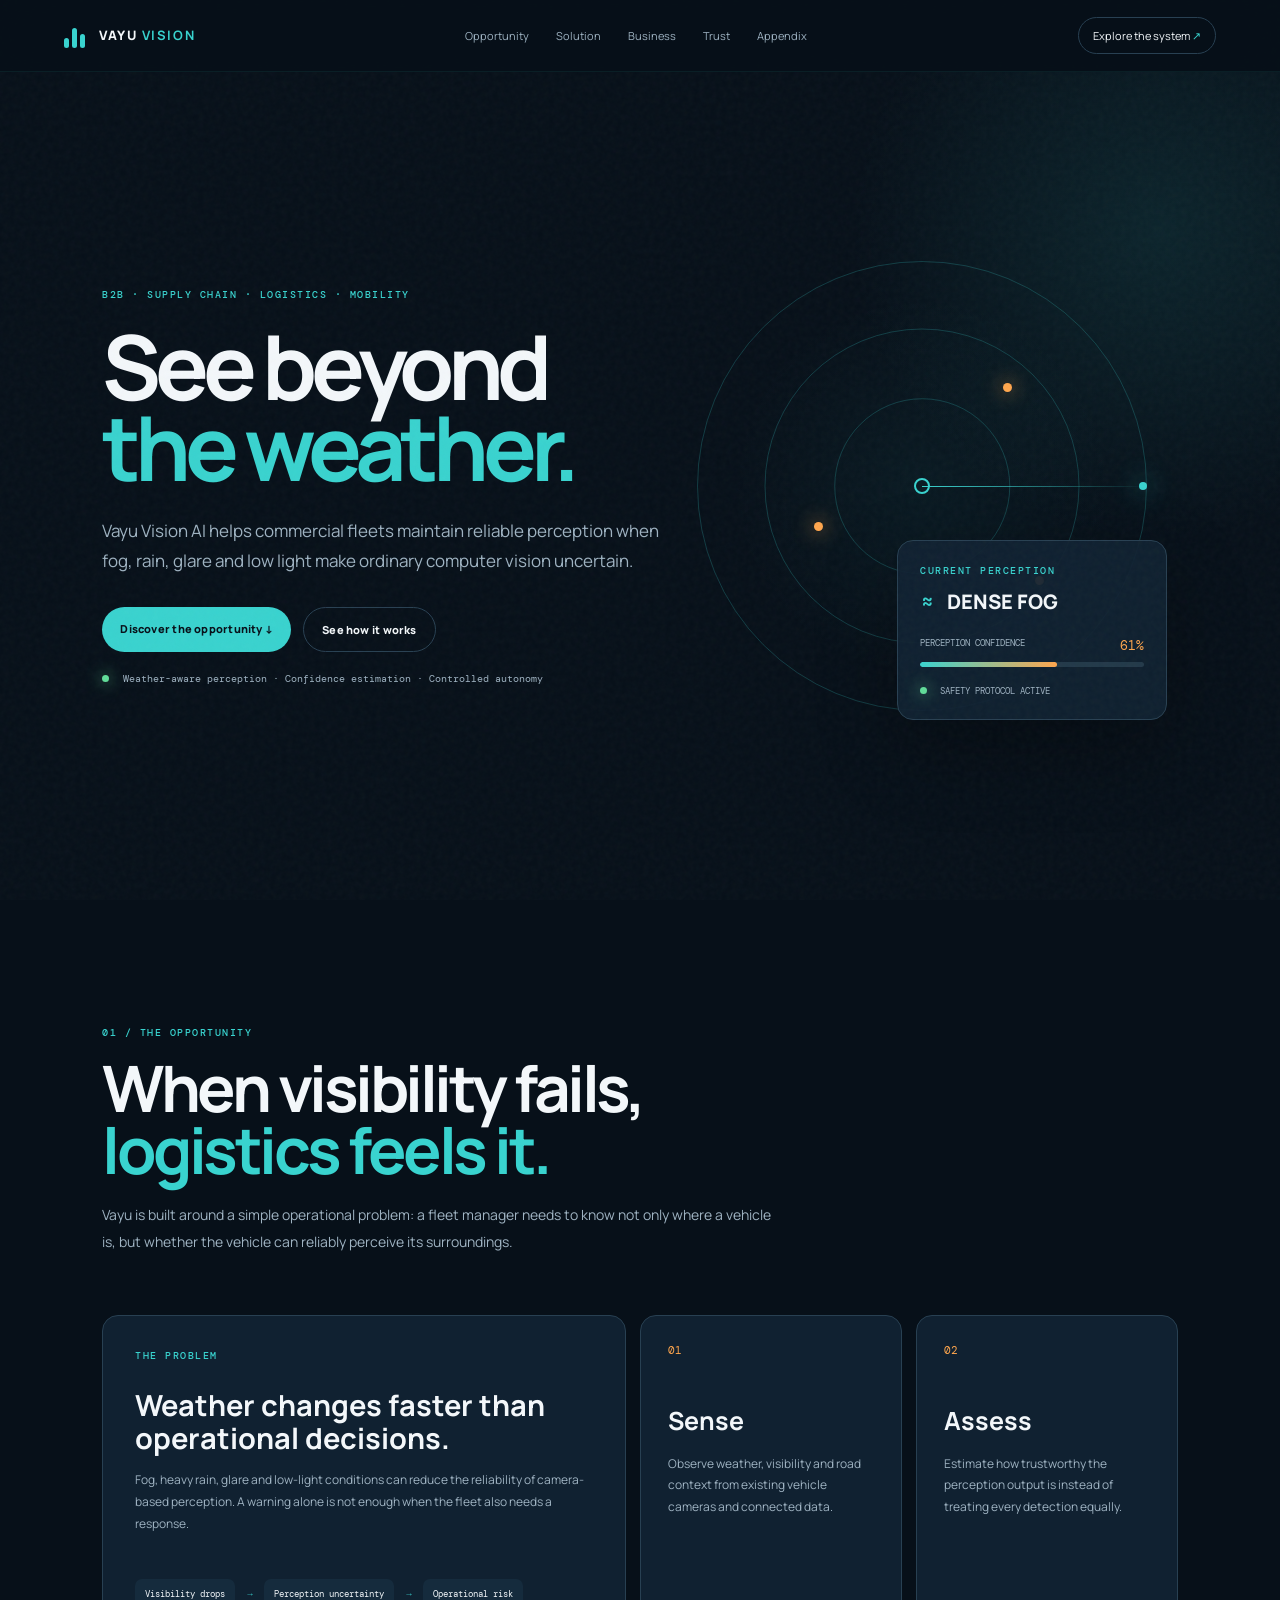
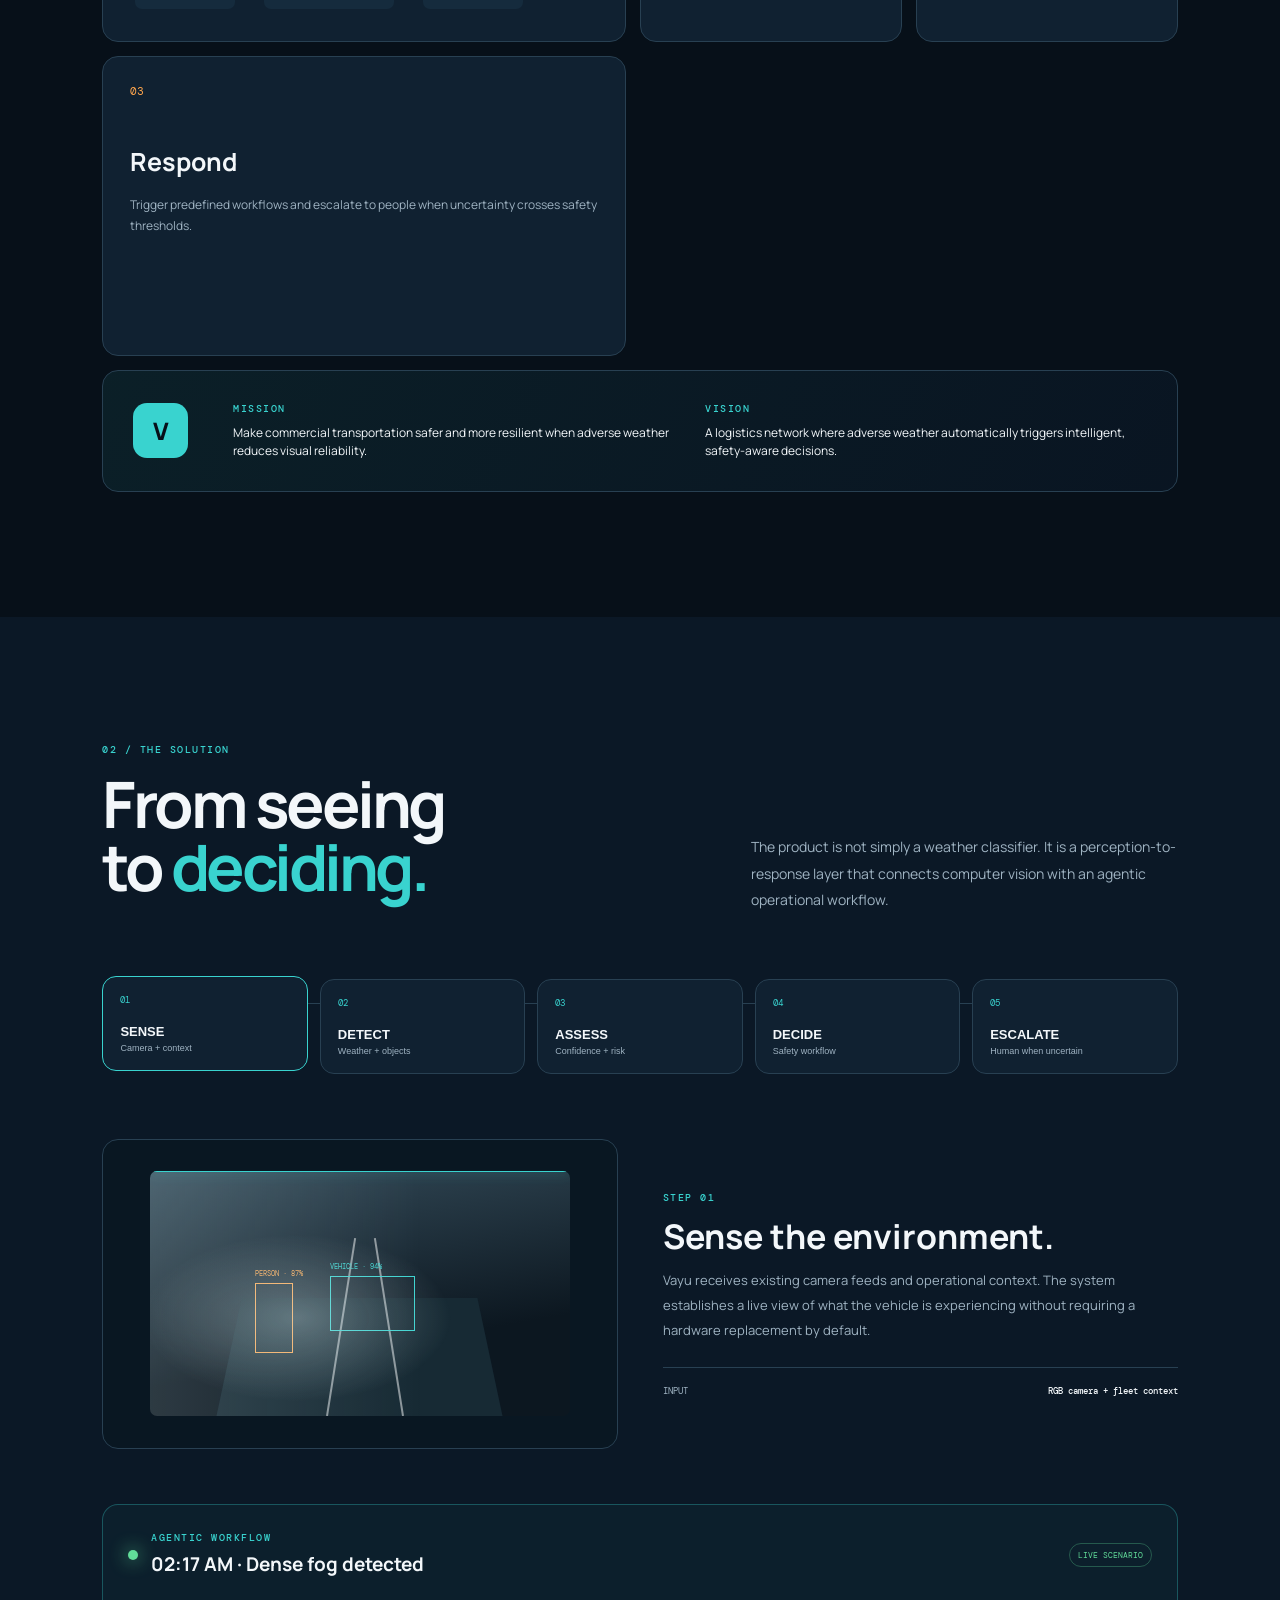
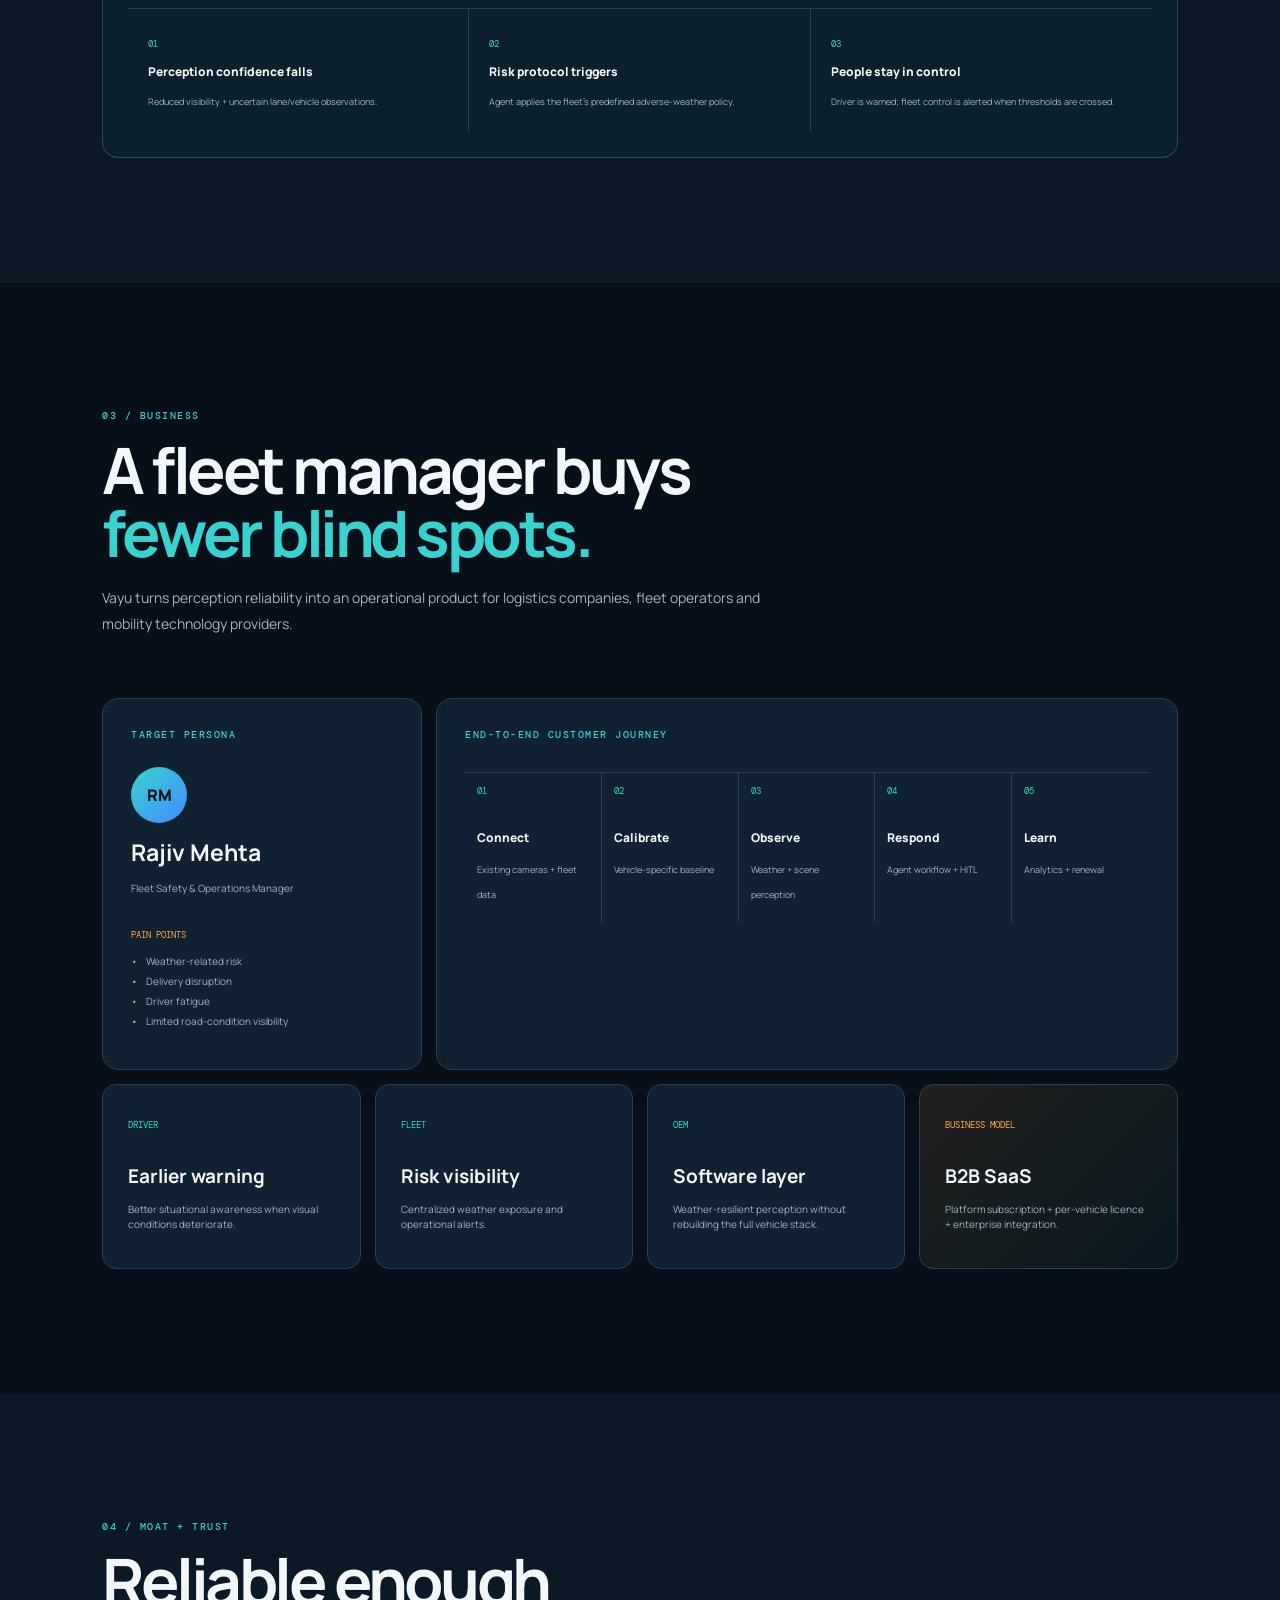
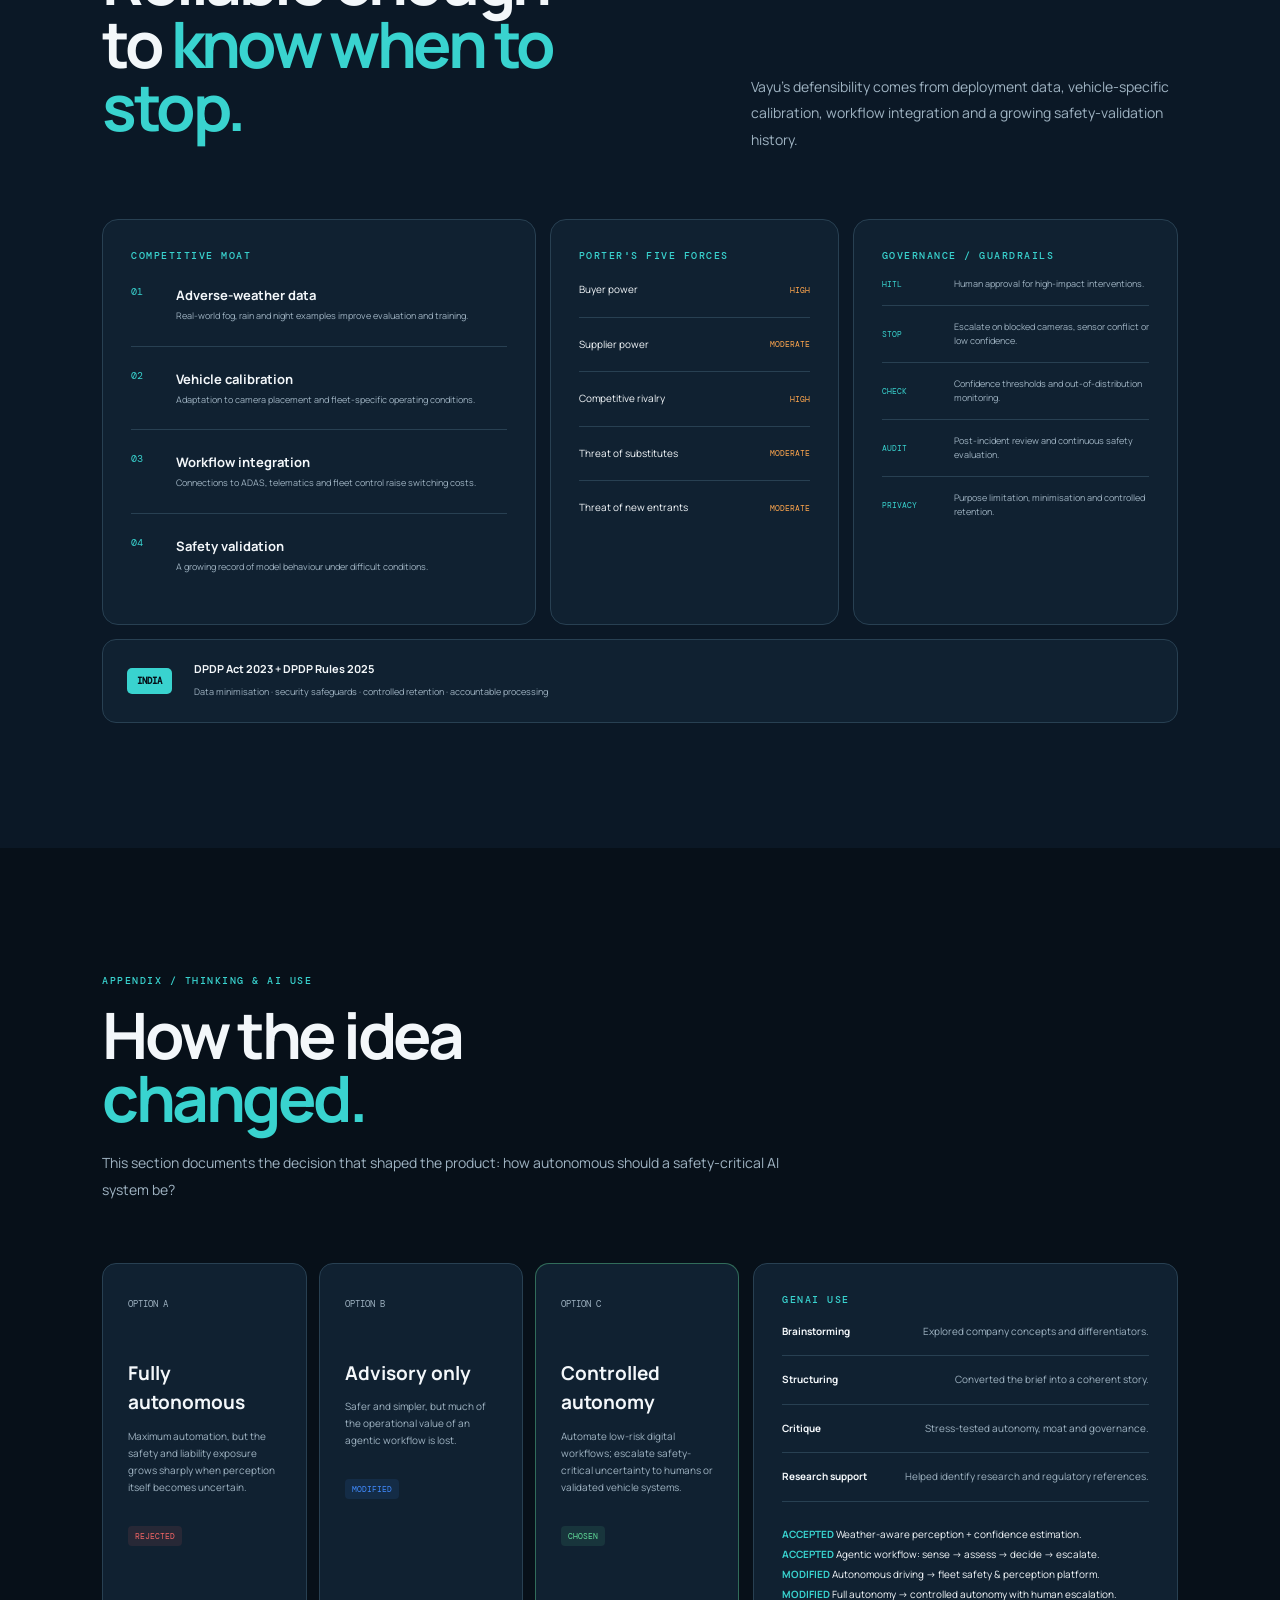
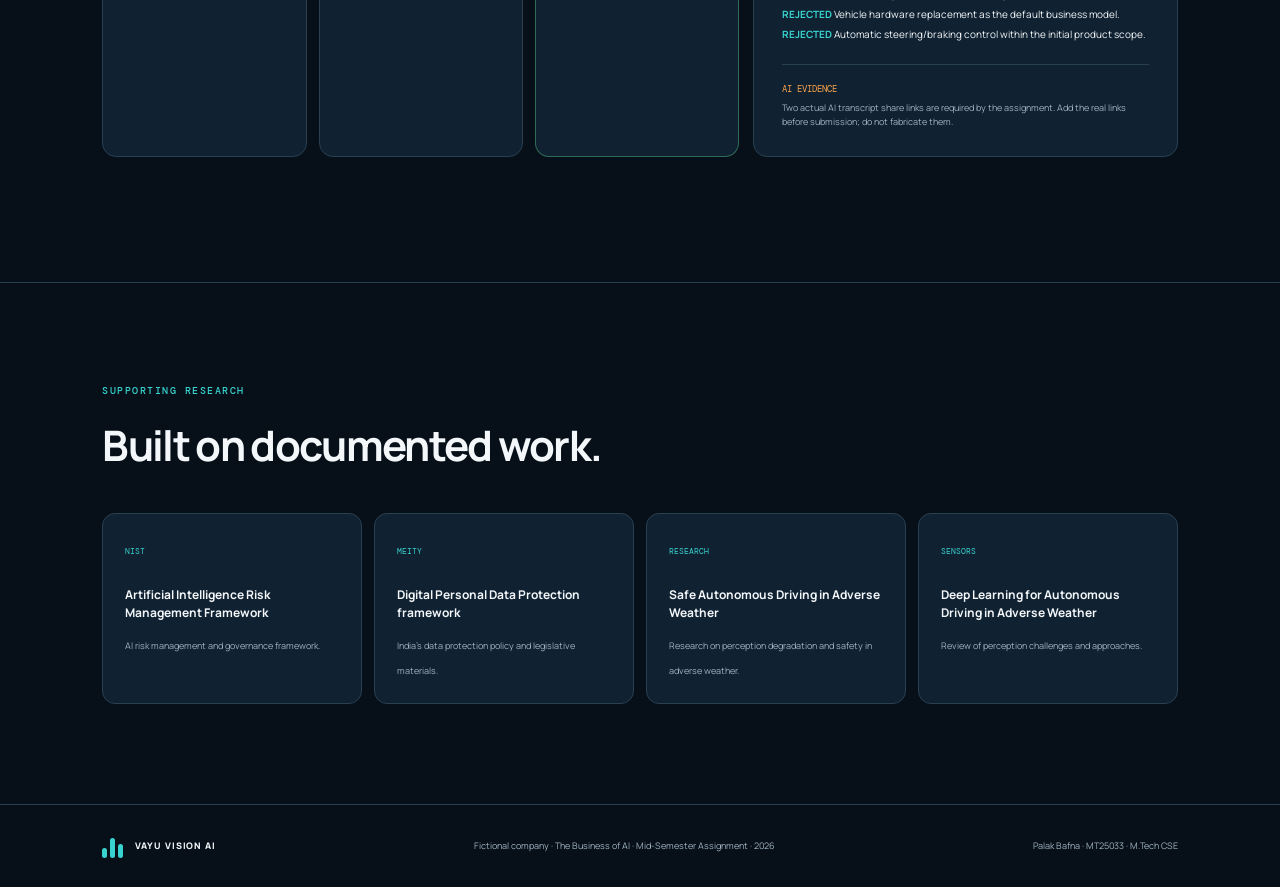
==== commit 1c2ee2ec: "Add files via upload" ====
--- a/index.html
+++ b/index.html
@@ -274,10 +274,13 @@
           <div class="use"><b>Structuring</b><span>Converted the brief into a coherent story.</span></div>
           <div class="use"><b>Critique</b><span>Stress-tested autonomy, moat and governance.</span></div>
           <div class="use"><b>Research support</b><span>Helped identify research and regulatory references.</span></div>
-          <div class="ai-final"><b>Accepted</b> weather-aware perception + confidence estimation.<br>
-          <b>Modified</b> autonomous driving → fleet safety platform.<br>
-          <b>Rejected</b> hardware replacement as the default deployment model.</div>
-          <div class="transcripts"><b>TRANSCRIPTS</b><span>Paste your 2 ChatGPT / AI transcript share links here before submission.</span></div>
+          <div class="ai-final"><b>ACCEPTED</b> Weather-aware perception + confidence estimation.<br>
+          <b>ACCEPTED</b> Agentic workflow: sense → assess → decide → escalate.<br>
+          <b>MODIFIED</b> Autonomous driving → fleet safety & perception platform.<br>
+          <b>MODIFIED</b> Full autonomy → controlled autonomy with human escalation.<br>
+          <b>REJECTED</b> Vehicle hardware replacement as the default business model.<br>
+          <b>REJECTED</b> Automatic steering/braking control within the initial product scope.</div>
+          <div class="transcripts"><b>AI EVIDENCE</b><span>Two actual AI transcript share links are required by the assignment. Add the real links before submission; do not fabricate them.</span></div>
         </div>
       </div>
     </section>
@@ -297,7 +300,7 @@
   <footer>
     <div><span class="brand-mark"><span></span><span></span><span></span></span> VAYU VISION AI</div>
     <p>Fictional company · The Business of AI · Mid-Semester Assignment · 2026</p>
-    <p>Palak Bafna · MT25033</p>
+    <p>Palak Bafna · MT25033 · M.Tech CSE</p>
   </footer>
 
   <script src="script.js"></script>
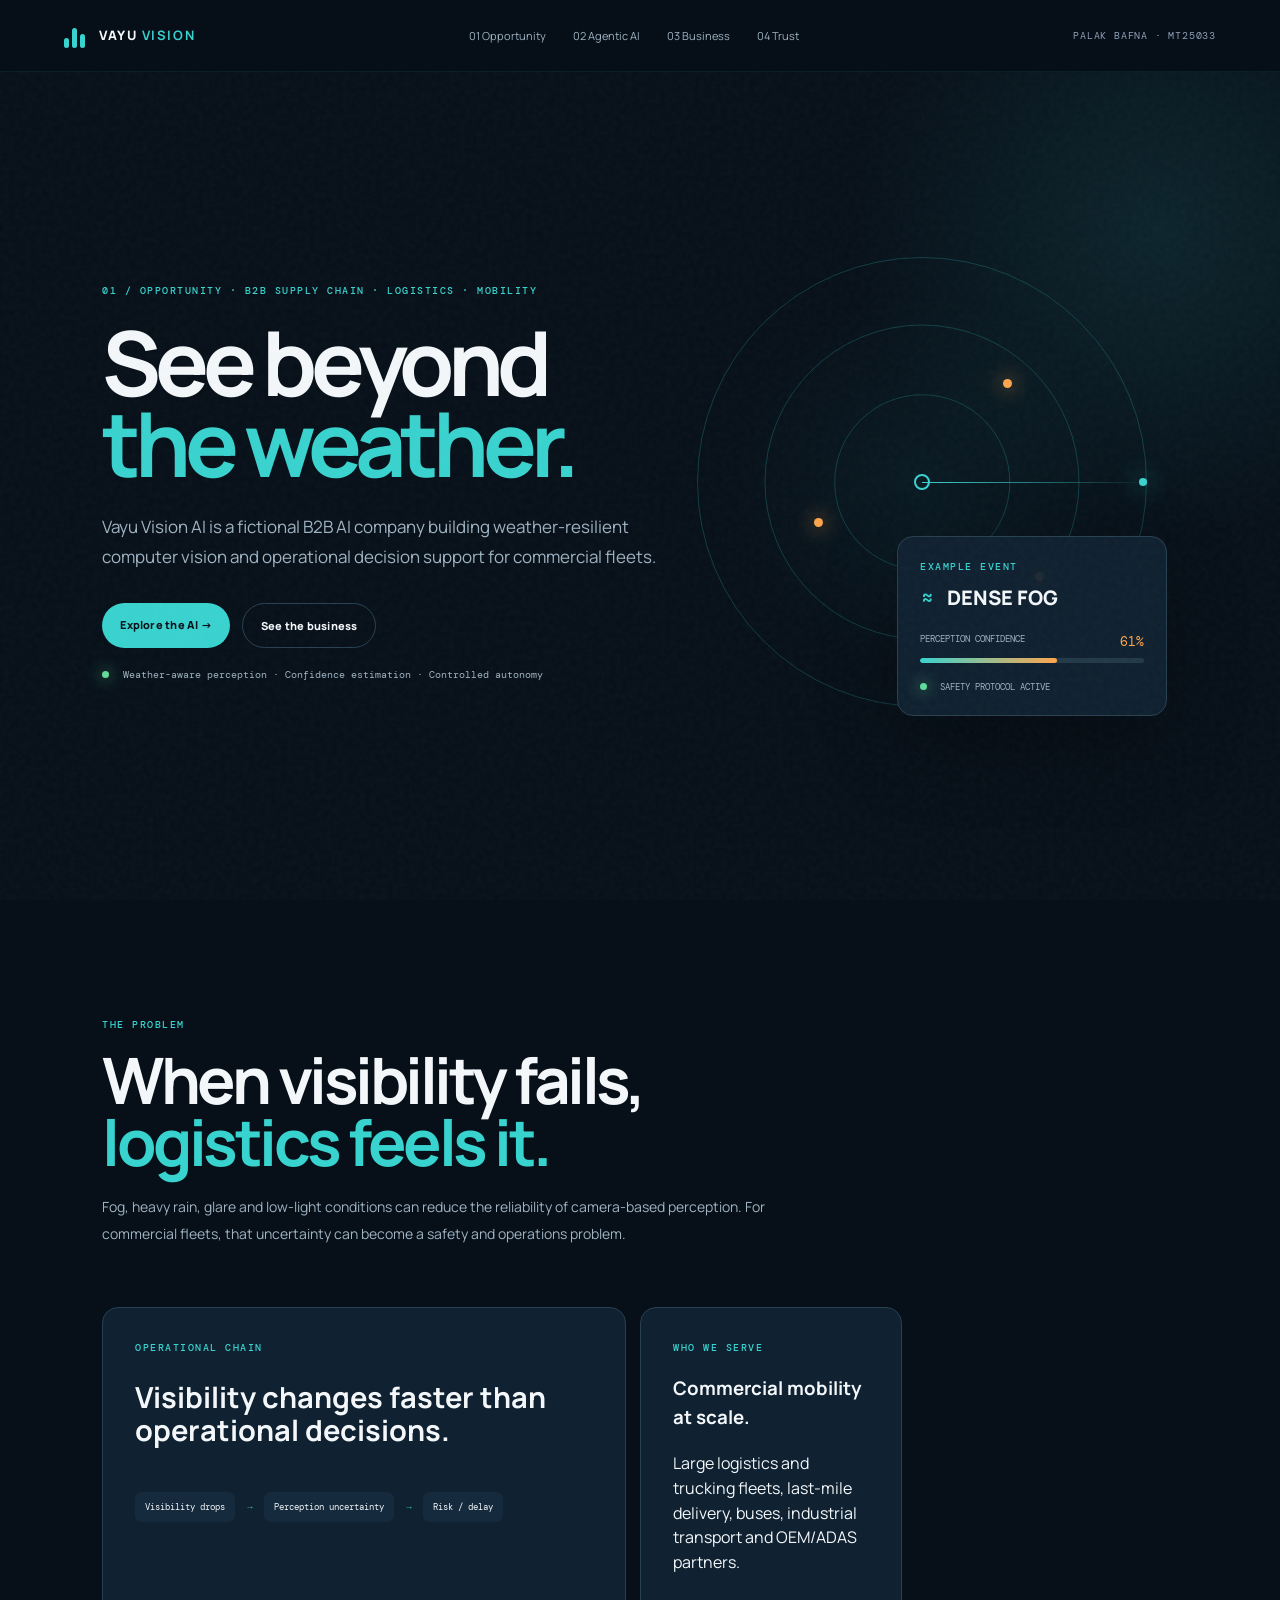
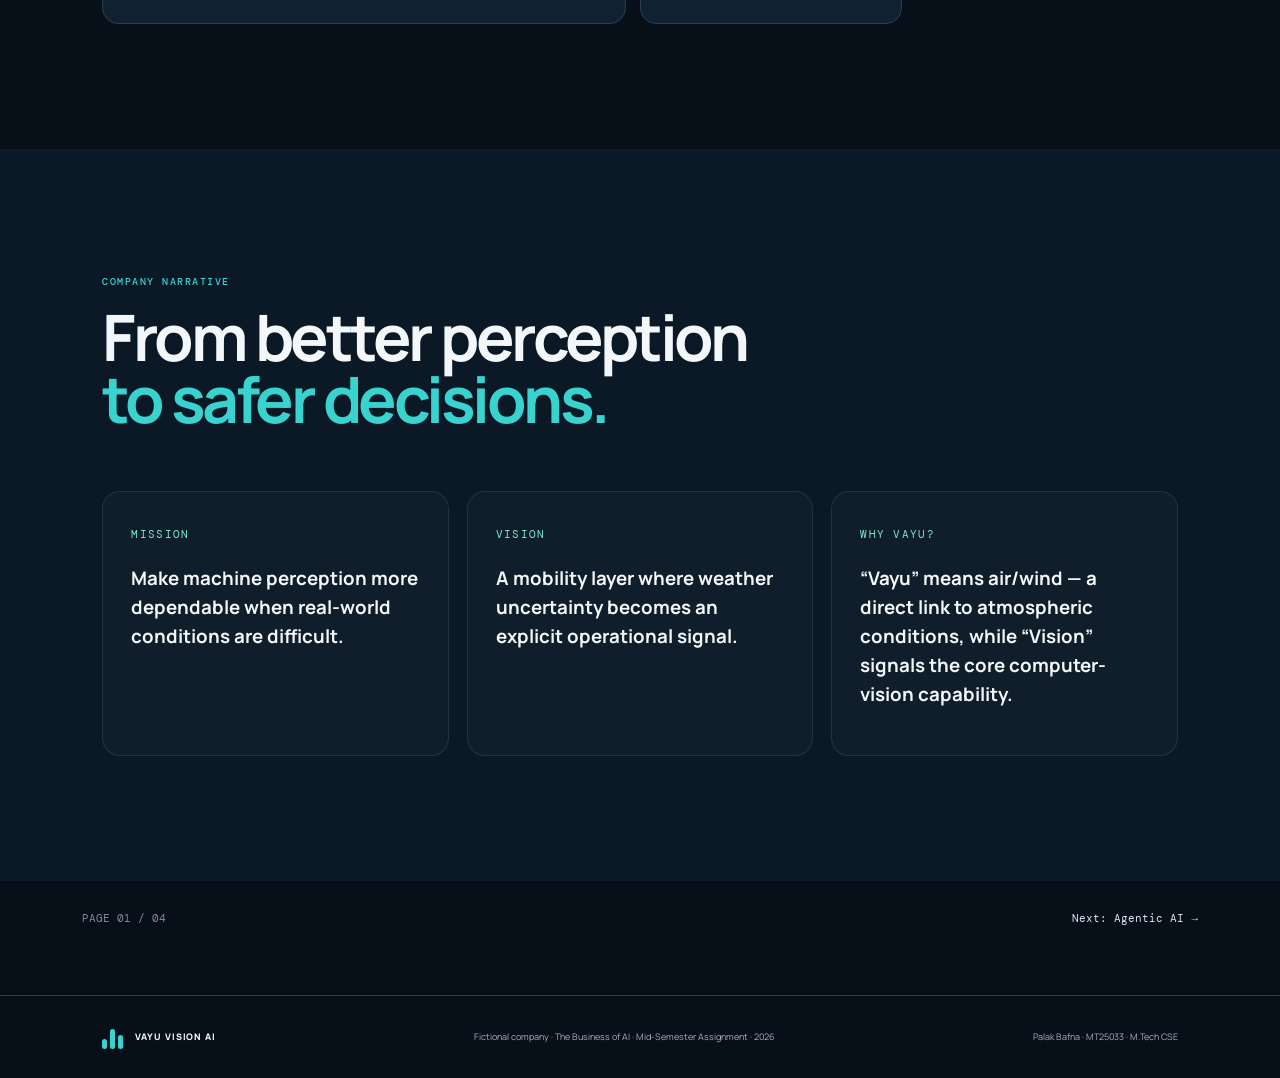
==== commit 476c055d: "Add files via upload" ====
--- a/index.html
+++ b/index.html
@@ -1,308 +1,6 @@
-<!DOCTYPE html>
-<html lang="en">
-<head>
-  <meta charset="UTF-8">
-  <meta name="viewport" content="width=device-width, initial-scale=1.0">
-  <title>Vayu Vision AI — See Beyond the Weather</title>
-  <meta name="description" content="Vayu Vision AI: weather-resilient computer vision and agentic safety workflows for commercial fleets.">
-  <link rel="preconnect" href="https://fonts.googleapis.com">
-  <link rel="preconnect" href="https://fonts.gstatic.com" crossorigin>
-  <link href="https://fonts.googleapis.com/css2?family=DM+Mono:wght@400;500&family=Manrope:wght@400;500;600;700;800&display=swap" rel="stylesheet">
-  <link rel="stylesheet" href="styles.css">
-</head>
-<body>
-  <div class="noise"></div>
-
-  <header class="nav">
-    <a class="brand" href="#top">
-      <span class="brand-mark"><span></span><span></span><span></span></span>
-      <span>VAYU <b>VISION</b></span>
-    </a>
-    <nav>
-      <a href="#opportunity">Opportunity</a>
-      <a href="#solution">Solution</a>
-      <a href="#business">Business</a>
-      <a href="#trust">Trust</a>
-      <a href="#appendix">Appendix</a>
-    </nav>
-    <a class="nav-cta" href="#solution">Explore the system <span>↗</span></a>
-  </header>
-
-  <main id="top">
-    <section class="hero">
-      <div class="hero-copy">
-        <div class="eyebrow">B2B · SUPPLY CHAIN · LOGISTICS · MOBILITY</div>
-        <h1>See beyond<br><em>the weather.</em></h1>
-        <p class="hero-lead">Vayu Vision AI helps commercial fleets maintain reliable perception when fog, rain, glare and low light make ordinary computer vision uncertain.</p>
-        <div class="hero-actions">
-          <a class="btn primary" href="#opportunity">Discover the opportunity <span>↓</span></a>
-          <a class="btn ghost" href="#solution">See how it works</a>
-        </div>
-        <div class="hero-note"><span class="pulse"></span> Weather-aware perception · Confidence estimation · Controlled autonomy</div>
-      </div>
-
-      <div class="hero-visual">
-        <div class="radar">
-          <div class="radar-ring r1"></div>
-          <div class="radar-ring r2"></div>
-          <div class="radar-ring r3"></div>
-          <div class="radar-sweep"></div>
-          <div class="radar-dot d1"></div>
-          <div class="radar-dot d2"></div>
-          <div class="radar-dot d3"></div>
-          <div class="radar-center"></div>
-        </div>
-        <div class="weather-card">
-          <div class="mini-label">CURRENT PERCEPTION</div>
-          <div class="weather-state"><span class="fog-icon">≈</span> DENSE FOG</div>
-          <div class="confidence"><span>PERCEPTION CONFIDENCE</span><strong>61%</strong></div>
-          <div class="meter"><i style="width:61%"></i></div>
-          <div class="weather-status"><span class="status-dot"></span> SAFETY PROTOCOL ACTIVE</div>
-        </div>
-      </div>
-    </section>
-
-    <section id="opportunity" class="section">
-      <div class="section-head">
-        <div class="eyebrow">01 / THE OPPORTUNITY</div>
-        <h2>When visibility fails,<br><em>logistics feels it.</em></h2>
-        <p>Vayu is built around a simple operational problem: a fleet manager needs to know not only where a vehicle is, but whether the vehicle can reliably perceive its surroundings.</p>
-      </div>
-
-      <div class="problem-grid">
-        <article class="big-card problem">
-          <div class="card-tag">THE PROBLEM</div>
-          <h3>Weather changes faster than operational decisions.</h3>
-          <p>Fog, heavy rain, glare and low-light conditions can reduce the reliability of camera-based perception. A warning alone is not enough when the fleet also needs a response.</p>
-          <div class="chain">
-            <span>Visibility drops</span><b>→</b><span>Perception uncertainty</span><b>→</b><span>Operational risk</span>
-          </div>
-        </article>
-        <article class="stat-card">
-          <div class="stat-num">01</div>
-          <h3>Sense</h3>
-          <p>Observe weather, visibility and road context from existing vehicle cameras and connected data.</p>
-        </article>
-        <article class="stat-card">
-          <div class="stat-num">02</div>
-          <h3>Assess</h3>
-          <p>Estimate how trustworthy the perception output is instead of treating every detection equally.</p>
-        </article>
-        <article class="stat-card">
-          <div class="stat-num">03</div>
-          <h3>Respond</h3>
-          <p>Trigger predefined workflows and escalate to people when uncertainty crosses safety thresholds.</p>
-        </article>
-      </div>
-
-      <div class="mission">
-        <div class="mission-mark">V</div>
-        <div>
-          <div class="mini-label">MISSION</div>
-          <p>Make commercial transportation safer and more resilient when adverse weather reduces visual reliability.</p>
-        </div>
-        <div>
-          <div class="mini-label">VISION</div>
-          <p>A logistics network where adverse weather automatically triggers intelligent, safety-aware decisions.</p>
-        </div>
-      </div>
-    </section>
-
-    <section id="solution" class="section dark-section">
-      <div class="section-head split">
-        <div>
-          <div class="eyebrow">02 / THE SOLUTION</div>
-          <h2>From seeing<br>to <em>deciding.</em></h2>
-        </div>
-        <p>The product is not simply a weather classifier. It is a perception-to-response layer that connects computer vision with an agentic operational workflow.</p>
-      </div>
-
-      <div class="system">
-        <div class="system-line"></div>
-        <button class="system-node active" data-step="0">
-          <span>01</span><strong>SENSE</strong><small>Camera + context</small>
-        </button>
-        <button class="system-node" data-step="1">
-          <span>02</span><strong>DETECT</strong><small>Weather + objects</small>
-        </button>
-        <button class="system-node" data-step="2">
-          <span>03</span><strong>ASSESS</strong><small>Confidence + risk</small>
-        </button>
-        <button class="system-node" data-step="3">
-          <span>04</span><strong>DECIDE</strong><small>Safety workflow</small>
-        </button>
-        <button class="system-node" data-step="4">
-          <span>05</span><strong>ESCALATE</strong><small>Human when uncertain</small>
-        </button>
-      </div>
-
-      <div class="system-detail">
-        <div class="detail-visual">
-          <div class="camera-frame">
-            <div class="scanline"></div>
-            <div class="road"></div>
-            <div class="lane l1"></div><div class="lane l2"></div>
-            <div class="bbox car"><span>VEHICLE · 94%</span></div>
-            <div class="bbox person"><span>PERSON · 87%</span></div>
-            <div class="fog-layer"></div>
-          </div>
-        </div>
-        <div class="detail-copy">
-          <div class="mini-label" id="step-label">STEP 01</div>
-          <h3 id="step-title">Sense the environment.</h3>
-          <p id="step-body">Vayu receives existing camera feeds and operational context. The system establishes a live view of what the vehicle is experiencing without requiring a hardware replacement by default.</p>
-          <div class="detail-metric"><span id="step-metric">INPUT</span><strong id="step-value">RGB camera + fleet context</strong></div>
-        </div>
-      </div>
-
-      <div class="agent-box">
-        <div class="agent-head">
-          <span class="agent-dot"></span>
-          <div><div class="mini-label">AGENTIC WORKFLOW</div><h3>02:17 AM · Dense fog detected</h3></div>
-          <span class="live">LIVE SCENARIO</span>
-        </div>
-        <div class="agent-steps">
-          <div><b>01</b><span>Perception confidence falls</span><small>Reduced visibility + uncertain lane/vehicle observations.</small></div>
-          <div><b>02</b><span>Risk protocol triggers</span><small>Agent applies the fleet's predefined adverse-weather policy.</small></div>
-          <div><b>03</b><span>People stay in control</span><small>Driver is warned; fleet control is alerted when thresholds are crossed.</small></div>
-        </div>
-      </div>
-    </section>
-
-    <section id="business" class="section">
-      <div class="section-head">
-        <div class="eyebrow">03 / BUSINESS</div>
-        <h2>A fleet manager buys<br><em>fewer blind spots.</em></h2>
-        <p>Vayu turns perception reliability into an operational product for logistics companies, fleet operators and mobility technology providers.</p>
-      </div>
-
-      <div class="persona-grid">
-        <div class="persona-card">
-          <div class="card-tag">TARGET PERSONA</div>
-          <div class="avatar">RM</div>
-          <h3>Rajiv Mehta</h3>
-          <p class="role">Fleet Safety & Operations Manager</p>
-          <div class="pain-title">PAIN POINTS</div>
-          <ul>
-            <li>Weather-related risk</li>
-            <li>Delivery disruption</li>
-            <li>Driver fatigue</li>
-            <li>Limited road-condition visibility</li>
-          </ul>
-        </div>
-
-        <div class="journey">
-          <div class="card-tag">END-TO-END CUSTOMER JOURNEY</div>
-          <div class="journey-row">
-            <div><b>01</b><span>Connect</span><small>Existing cameras + fleet data</small></div>
-            <div><b>02</b><span>Calibrate</span><small>Vehicle-specific baseline</small></div>
-            <div><b>03</b><span>Observe</span><small>Weather + scene perception</small></div>
-            <div><b>04</b><span>Respond</span><small>Agent workflow + HITL</small></div>
-            <div><b>05</b><span>Learn</span><small>Analytics + renewal</small></div>
-          </div>
-        </div>
-      </div>
-
-      <div class="value-grid">
-        <article><span>DRIVER</span><h3>Earlier warning</h3><p>Better situational awareness when visual conditions deteriorate.</p></article>
-        <article><span>FLEET</span><h3>Risk visibility</h3><p>Centralized weather exposure and operational alerts.</p></article>
-        <article><span>OEM</span><h3>Software layer</h3><p>Weather-resilient perception without rebuilding the full vehicle stack.</p></article>
-        <article class="model"><span>BUSINESS MODEL</span><h3>B2B SaaS</h3><p>Platform subscription + per-vehicle licence + enterprise integration.</p></article>
-      </div>
-    </section>
-
-    <section id="trust" class="section trust-section">
-      <div class="section-head split">
-        <div>
-          <div class="eyebrow">04 / MOAT + TRUST</div>
-          <h2>Reliable enough<br>to <em>know when to stop.</em></h2>
-        </div>
-        <p>Vayu's defensibility comes from deployment data, vehicle-specific calibration, workflow integration and a growing safety-validation history.</p>
-      </div>
-
-      <div class="trust-grid">
-        <div class="moat">
-          <div class="card-tag">COMPETITIVE MOAT</div>
-          <div class="moat-item"><b>01</b><div><h3>Adverse-weather data</h3><p>Real-world fog, rain and night examples improve evaluation and training.</p></div></div>
-          <div class="moat-item"><b>02</b><div><h3>Vehicle calibration</h3><p>Adaptation to camera placement and fleet-specific operating conditions.</p></div></div>
-          <div class="moat-item"><b>03</b><div><h3>Workflow integration</h3><p>Connections to ADAS, telematics and fleet control raise switching costs.</p></div></div>
-          <div class="moat-item"><b>04</b><div><h3>Safety validation</h3><p>A growing record of model behaviour under difficult conditions.</p></div></div>
-        </div>
-
-        <div class="forces">
-          <div class="card-tag">PORTER'S FIVE FORCES</div>
-          <div class="force"><span>Buyer power</span><i>HIGH</i></div>
-          <div class="force"><span>Supplier power</span><i>MODERATE</i></div>
-          <div class="force"><span>Competitive rivalry</span><i>HIGH</i></div>
-          <div class="force"><span>Threat of substitutes</span><i>MODERATE</i></div>
-          <div class="force"><span>Threat of new entrants</span><i>MODERATE</i></div>
-        </div>
-
-        <div class="guardrails">
-          <div class="card-tag">GOVERNANCE / GUARDRAILS</div>
-          <div class="guard"><span>HITL</span><p>Human approval for high-impact interventions.</p></div>
-          <div class="guard"><span>STOP</span><p>Escalate on blocked cameras, sensor conflict or low confidence.</p></div>
-          <div class="guard"><span>CHECK</span><p>Confidence thresholds and out-of-distribution monitoring.</p></div>
-          <div class="guard"><span>AUDIT</span><p>Post-incident review and continuous safety evaluation.</p></div>
-          <div class="guard"><span>PRIVACY</span><p>Purpose limitation, minimisation and controlled retention.</p></div>
-        </div>
-      </div>
-
-      <div class="compliance">
-        <span>INDIA</span>
-        <div><b>DPDP Act 2023 + DPDP Rules 2025</b><small>Data minimisation · security safeguards · controlled retention · accountable processing</small></div>
-      </div>
-    </section>
-
-    <section id="appendix" class="section appendix">
-      <div class="section-head">
-        <div class="eyebrow">APPENDIX / THINKING & AI USE</div>
-        <h2>How the idea<br><em>changed.</em></h2>
-        <p>This section documents the decision that shaped the product: how autonomous should a safety-critical AI system be?</p>
-      </div>
-
-      <div class="decision-grid">
-        <div class="decision">
-          <div class="decision-option rejected"><span>OPTION A</span><h3>Fully autonomous</h3><p>Maximum automation, but the safety and liability exposure grows sharply when perception itself becomes uncertain.</p><b>REJECTED</b></div>
-          <div class="decision-option advisory"><span>OPTION B</span><h3>Advisory only</h3><p>Safer and simpler, but much of the operational value of an agentic workflow is lost.</p><b>MODIFIED</b></div>
-          <div class="decision-option chosen"><span>OPTION C</span><h3>Controlled autonomy</h3><p>Automate low-risk digital workflows; escalate safety-critical uncertainty to humans or validated vehicle systems.</p><b>CHOSEN</b></div>
-        </div>
-
-        <div class="ai-use">
-          <div class="card-tag">GENAI USE</div>
-          <div class="use"><b>Brainstorming</b><span>Explored company concepts and differentiators.</span></div>
-          <div class="use"><b>Structuring</b><span>Converted the brief into a coherent story.</span></div>
-          <div class="use"><b>Critique</b><span>Stress-tested autonomy, moat and governance.</span></div>
-          <div class="use"><b>Research support</b><span>Helped identify research and regulatory references.</span></div>
-          <div class="ai-final"><b>ACCEPTED</b> Weather-aware perception + confidence estimation.<br>
-          <b>ACCEPTED</b> Agentic workflow: sense → assess → decide → escalate.<br>
-          <b>MODIFIED</b> Autonomous driving → fleet safety & perception platform.<br>
-          <b>MODIFIED</b> Full autonomy → controlled autonomy with human escalation.<br>
-          <b>REJECTED</b> Vehicle hardware replacement as the default business model.<br>
-          <b>REJECTED</b> Automatic steering/braking control within the initial product scope.</div>
-          <div class="transcripts"><b>AI EVIDENCE</b><span>Two actual AI transcript share links are required by the assignment. Add the real links before submission; do not fabricate them.</span></div>
-        </div>
-      </div>
-    </section>
-
-    <section class="references">
-      <div class="eyebrow">SUPPORTING RESEARCH</div>
-      <h2>Built on documented work.</h2>
-      <div class="refs">
-        <a href="https://www.nist.gov/itl/ai-risk-management-framework" target="_blank"><span>NIST</span><b>Artificial Intelligence Risk Management Framework</b><small>AI risk management and governance framework.</small></a>
-        <a href="https://www.meity.gov.in/data-protection-framework" target="_blank"><span>MEITY</span><b>Digital Personal Data Protection framework</b><small>India's data protection policy and legislative materials.</small></a>
-        <a href="https://arxiv.org/abs/2305.01336" target="_blank"><span>RESEARCH</span><b>Safe Autonomous Driving in Adverse Weather</b><small>Research on perception degradation and safety in adverse weather.</small></a>
-        <a href="https://www.mdpi.com/1424-8220/20/17/4851" target="_blank"><span>SENSORS</span><b>Deep Learning for Autonomous Driving in Adverse Weather</b><small>Review of perception challenges and approaches.</small></a>
-      </div>
-    </section>
-  </main>
-
-  <footer>
-    <div><span class="brand-mark"><span></span><span></span><span></span></span> VAYU VISION AI</div>
-    <p>Fictional company · The Business of AI · Mid-Semester Assignment · 2026</p>
-    <p>Palak Bafna · MT25033 · M.Tech CSE</p>
-  </footer>
-
-  <script src="script.js"></script>
-</body>
-</html>
+<!DOCTYPE html><html lang="en"><head><meta charset="UTF-8"><meta name="viewport" content="width=device-width, initial-scale=1.0"><title>01 Opportunity — Vayu Vision AI</title><meta name="description" content="Vayu Vision AI — weather-resilient computer vision for commercial fleets."><link rel="preconnect" href="https://fonts.googleapis.com"><link rel="preconnect" href="https://fonts.gstatic.com" crossorigin><link href="https://fonts.googleapis.com/css2?family=DM+Mono:wght@400;500&family=Manrope:wght@400;500;600;700;800&display=swap" rel="stylesheet"><link rel="stylesheet" href="styles.css"></head><body><div class="noise"></div><header class="nav"><a class="brand" href="index.html"><span class="brand-mark"><span></span><span></span><span></span></span><span>VAYU <b>VISION</b></span></a><nav><a href="index.html">01 Opportunity</a><a href="solution.html">02 Agentic AI</a><a href="business.html">03 Business</a><a href="trust.html">04 Trust</a></nav><div class="student">PALAK BAFNA · MT25033</div></header><main>
+<section class="hero compact"><div class="hero-copy"><div class="eyebrow">01 / OPPORTUNITY · B2B SUPPLY CHAIN · LOGISTICS · MOBILITY</div><h1>See beyond<br><em>the weather.</em></h1><p class="hero-lead">Vayu Vision AI is a fictional B2B AI company building weather-resilient computer vision and operational decision support for commercial fleets.</p><div class="hero-actions"><a class="btn primary" href="solution.html">Explore the AI <span>→</span></a><a class="btn ghost" href="business.html">See the business</a></div><div class="hero-note"><span class="pulse"></span> Weather-aware perception · Confidence estimation · Controlled autonomy</div></div><div class="hero-visual"><div class="radar"><div class="radar-ring r1"></div><div class="radar-ring r2"></div><div class="radar-ring r3"></div><div class="radar-sweep"></div><div class="radar-dot d1"></div><div class="radar-dot d2"></div><div class="radar-dot d3"></div><div class="radar-center"></div></div><div class="weather-card"><div class="mini-label">EXAMPLE EVENT</div><div class="weather-state"><span class="fog-icon">≈</span> DENSE FOG</div><div class="confidence"><span>PERCEPTION CONFIDENCE</span><strong>61%</strong></div><div class="meter"><i style="width:61%"></i></div><div class="weather-status"><span class="status-dot"></span> SAFETY PROTOCOL ACTIVE</div></div></div></section>
+<section class="section"><div class="section-head"><div class="eyebrow">THE PROBLEM</div><h2>When visibility fails,<br><em>logistics feels it.</em></h2><p>Fog, heavy rain, glare and low-light conditions can reduce the reliability of camera-based perception. For commercial fleets, that uncertainty can become a safety and operations problem.</p></div><div class="problem-grid"><article class="big-card problem"><div class="card-tag">OPERATIONAL CHAIN</div><h3>Visibility changes faster than operational decisions.</h3><div class="chain"><span>Visibility drops</span><b>→</b><span>Perception uncertainty</span><b>→</b><span>Risk / delay</span></div></article><article class="big-card"><div class="card-tag">WHO WE SERVE</div><h3>Commercial mobility at scale.</h3><p>Large logistics and trucking fleets, last-mile delivery, buses, industrial transport and OEM/ADAS partners.</p></article></div></section>
+<section class="section dark-section"><div class="section-head"><div class="eyebrow">COMPANY NARRATIVE</div><h2>From better perception<br><em>to safer decisions.</em></h2></div><div class="three-col"><article><span>MISSION</span><h3>Make machine perception more dependable when real-world conditions are difficult.</h3></article><article><span>VISION</span><h3>A mobility layer where weather uncertainty becomes an explicit operational signal.</h3></article><article><span>WHY VAYU?</span><h3>“Vayu” means air/wind — a direct link to atmospheric conditions, while “Vision” signals the core computer-vision capability.</h3></article></div></section>
+<section class="page-end"><span>PAGE 01 / 04</span><a href="solution.html">Next: Agentic AI →</a></section>
+</main><footer><div><span class="brand-mark"><span></span><span></span><span></span></span> VAYU VISION AI</div><p>Fictional company · The Business of AI · Mid-Semester Assignment · 2026</p><p>Palak Bafna · MT25033 · M.Tech CSE</p></footer><script src="script.js"></script></body></html>
--- a/styles.css
+++ b/styles.css
@@ -28,3 +28,4 @@
   .nav nav{display:none}.nav{padding:0 5%}.nav-cta{display:none}.hero{grid-template-columns:1fr;padding:75px 7%}.hero-visual{min-height:390px}.radar{width:330px;height:330px}.section{padding:85px 7%}.problem-grid,.trust-grid,.decision-grid,.persona-grid{grid-template-columns:1fr}.stat-card{min-height:220px}.system{grid-template-columns:1fr 1fr}.system-line{display:none}.system-detail{grid-template-columns:1fr}.journey-row{grid-template-columns:1fr}.journey-row div{border-right:0;border-bottom:1px solid var(--line);min-height:auto}.value-grid,.refs{grid-template-columns:1fr 1fr}.agent-steps{grid-template-columns:1fr}.agent-steps div{border-right:0;border-bottom:1px solid var(--line)}.mission{grid-template-columns:55px 1fr}.mission>div:last-child{grid-column:2}.footer{flex-direction:column;gap:10px;align-items:flex-start}
 }
 @media(max-width:560px){.hero h1{font-size:54px}.hero-actions{flex-direction:column}.value-grid,.refs,.decision{grid-template-columns:1fr}.system{grid-template-columns:1fr}.section h2{font-size:42px}.weather-card{right:0}.hero-visual{min-height:360px}}
+.student{font-family:'DM Mono',monospace;font-size:10px;letter-spacing:.08em;color:#91a1b8;white-space:nowrap}.top-space{padding-top:150px}.hero.compact{min-height:calc(100vh - 80px)}.page-title{font-size:clamp(3rem,6vw,6rem);line-height:.95;margin:18px 0 24px;letter-spacing:-.055em}.three-col{display:grid;grid-template-columns:repeat(3,1fr);gap:18px}.three-col article,.value-grid article,.moat-grid article,.guard-grid article{padding:28px;border:1px solid rgba(255,255,255,.09);background:rgba(255,255,255,.025);border-radius:18px}.three-col span,.value-grid span,.moat-grid span{font:11px 'DM Mono',monospace;letter-spacing:.12em;color:#7ee8d1}.flow{display:grid;grid-template-columns:1fr auto 1fr auto 1fr auto 1fr auto 1fr;align-items:stretch;gap:10px;margin-top:50px}.flow div{padding:24px 18px;border:1px solid rgba(255,255,255,.1);border-radius:16px;background:#0e1725}.flow b{display:block;font:12px 'DM Mono',monospace;color:#ffb45b}.flow span{display:block;font-weight:800;margin-top:12px}.flow small{display:block;color:#8795a8;margin-top:8px;line-height:1.4}.flow i{align-self:center;color:#ffb45b;font-style:normal}.timeline{display:grid;grid-template-columns:repeat(5,1fr);gap:12px}.timeline>div{padding:22px;border-left:2px solid #5ee6d0;background:rgba(255,255,255,.025)}.timeline b{font:11px 'DM Mono',monospace;color:#ffb45b}.persona{display:flex;gap:24px;align-items:center;border:1px solid rgba(255,255,255,.1);padding:30px;border-radius:20px;background:rgba(255,255,255,.025)}.avatar{width:72px;height:72px;border-radius:50%;display:grid;place-items:center;background:#132b38;color:#7ee8d1;font-weight:800}.persona span{font:11px 'DM Mono',monospace;color:#7ee8d1}.pills{display:flex;gap:8px;flex-wrap:wrap;margin-top:18px}.pills b{font-size:11px;padding:8px 10px;border:1px solid rgba(255,255,255,.1);border-radius:999px;color:#aeb9c8}.journey{display:grid;grid-template-columns:repeat(5,1fr);gap:10px}.journey>div{padding:22px;border:1px solid rgba(255,255,255,.08);border-radius:14px}.journey b{color:#ffb45b;font:11px 'DM Mono',monospace}.journey span{display:block;font-weight:800;margin:10px 0 6px}.journey small{color:#8795a8;line-height:1.4}.moat-grid,.value-grid,.guard-grid{display:grid;grid-template-columns:repeat(2,1fr);gap:14px}.forces{display:grid;grid-template-columns:repeat(5,1fr);gap:10px}.forces>div{padding:20px;border:1px solid rgba(255,255,255,.09);border-radius:14px;background:rgba(255,255,255,.025)}.forces b{font:10px 'DM Mono',monospace;color:#7ee8d1;display:block}.forces span{display:block;font-weight:800;font-size:18px;margin:10px 0}.forces small{color:#8795a8;line-height:1.45}.guard-grid article b{font:11px 'DM Mono',monospace;color:#ffb45b}.appendix{padding-top:70px}.decision-grid{display:grid;grid-template-columns:1.2fr 1fr;gap:18px}.decision{display:grid;grid-template-columns:repeat(3,1fr);gap:10px}.decision-option{padding:20px;border:1px solid rgba(255,255,255,.09);border-radius:14px}.decision-option span{font:10px 'DM Mono',monospace}.decision-option b{display:inline-block;margin-top:10px;font:10px 'DM Mono',monospace}.ai-use{padding:24px;border:1px solid rgba(255,255,255,.09);border-radius:16px}.use{display:flex;gap:14px;padding:12px 0;border-bottom:1px solid rgba(255,255,255,.07)}.use b{font:10px 'DM Mono',monospace;color:#7ee8d1;min-width:75px}.use span{color:#9caabd}.transcripts{margin-top:18px;padding:14px;border:1px dashed rgba(255,180,91,.45);border-radius:10px}.transcripts b{display:block;font:10px 'DM Mono',monospace;color:#ffb45b;margin-bottom:5px}.transcripts span{font-size:12px;color:#8e9bad}.compact-refs{padding-top:30px;padding-bottom:50px}.page-end{max-width:1180px;margin:0 auto;padding:30px 32px 70px;display:flex;justify-content:space-between;gap:20px;font:11px 'DM Mono',monospace;color:#7e8b9d}.page-end a{color:#dce5ef;text-decoration:none}.page-end a:hover{color:#7ee8d1}@media(max-width:900px){.student{display:none}.flow,.timeline,.forces,.journey{grid-template-columns:1fr 1fr}.flow i{display:none}.three-col,.value-grid,.moat-grid,.guard-grid,.decision-grid,.decision{grid-template-columns:1fr}.persona{align-items:flex-start}.nav nav{display:none}.hero.compact{min-height:auto;padding-top:140px}.page-title{font-size:3.3rem}}@media(max-width:600px){.flow,.timeline,.forces,.journey{grid-template-columns:1fr}.page-end{padding-left:20px;padding-right:20px}.hero.compact{padding-left:20px;padding-right:20px}}
